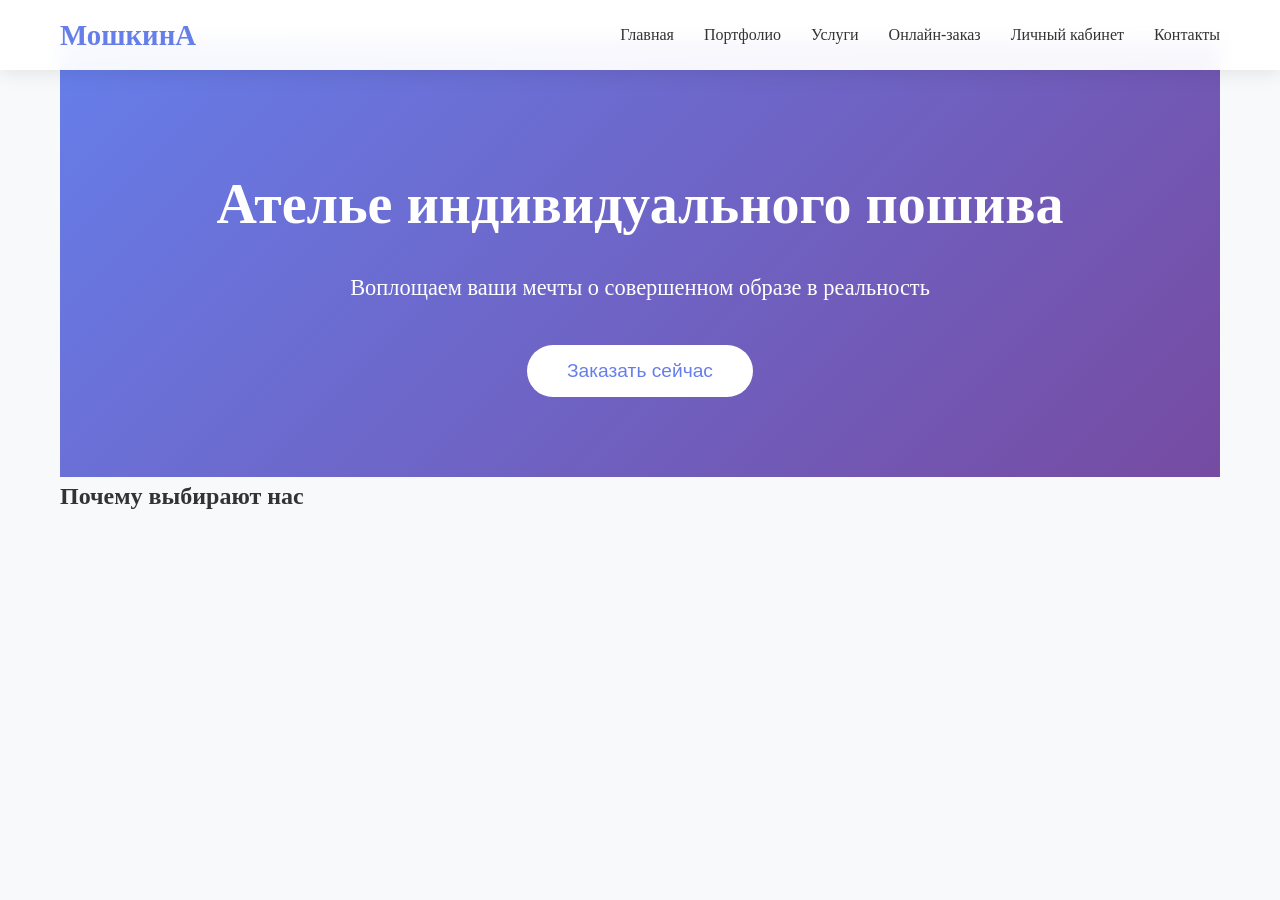
==== index.html @ 668c7b75 "первый коммит" ====
<!DOCTYPE html>
<html lang="ru">
<head>
    <meta charset="UTF-8">
    <meta name="viewport" content="width=device-width, initial-scale=1.0">
    <title>Ателье индивидуального пошива — МошкинА</title>
    <link rel="stylesheet" href="style.css">
</head>
<body>
    <nav class="navbar">
        <div class="nav-container">
            <h1 class="logo">МошкинА</h1>
            <ul class="nav-menu">
                <li><a href="#" onclick="showPage('home')">Главная</a></li>
                <li><a href="#" onclick="showPage('portfolio')">Портфолио</a></li>
                <li><a href="#" onclick="showPage('services')">Услуги</a></li>
                <li><a href="#" onclick="showPage('order')">Онлайн-заказ</a></li>
                <li><a href="#" onclick="showPage('cabinet')">Личный кабинет</a></li>
                <li><a href="#" onclick="showPage('contacts')">Контакты</a></li>
            </ul>
            <div class="hamburger">
                <span></span><span></span><span></span>
            </div>
        </div>
    </nav>

    <!-- Главная -->
    <section id="home" class="page active">
        <header class="hero">
            <h1>Ателье индивидуального пошива</h1>
            <p>Воплощаем ваши мечты о совершенном образе в реальность</p>
            <button onclick="showPage('order')">Заказать сейчас</button>
        </header>

        <section class="features-section">
            <h2>Почему выбирают нас</h2>
            <div class="features">
                <div class="feature">
                    <h3>Индивидуальный подход</h3>
                    <p>Каждое изделие создается с учетом ваших пожеланий и особенностей фигуры</p>
                </div>
                <div class="feature">
                    <h3>Премиальное качество</h3>
                    <p>Используем только качественные ткани и материалы от проверенных поставщиков</p>
                </div>
                <div class="feature">
                    <h3>Соблюдение сроков</h3>
                    <p>Гарантируем выполнение работы точно в оговоренные сроки</p>
                </div>
            </div>
        </section>
    </section>

    <!-- Портфолио -->
    <section id="portfolio" class="page">
        <h2>Портфолио</h2>
        <div class="gallery-grid">
            <div class="gallery-item">
                <img src="https://via.placeholder.com/400x500/667eea/ffffff?text=Свадебное+платье" alt="Свадебное платье">
                <div class="item-overlay">
                    <h3>Свадебное платье</h3>
                    <p>2026, шелк и кружево</p>
                </div>
            </div>
            <div class="gallery-item">
                <img src="https://via.placeholder.com/400x500/ff9a9e/fecfef?text=Вечернее+платье" alt="Вечернее платье">
                <div class="item-overlay">
                    <h3>Вечернее платье</h3>
                    <p>2025, бархат</p>
                </div>
            </div>
            <div class="gallery-item">
                <img src="https://via.placeholder.com/400x500/764ba2/ffffff?text=Костюм" alt="Костюм">
                <div class="item-overlay">
                    <h3>Бизнес-костюм</h3>
                    <p>2026, шерсть премиум</p>
                </div>
            </div>
            <!-- Добавь больше фото по необходимости -->
        </div>
    </section>

    <!-- Услуги -->
    <section id="services" class="page">
        <h2>Наши услуги</h2>
        <div class="services-grid">
            <div class="service-card">
                <h3>Пошив на заказ</h3>
                <p>Индивидуальный пошив платьев, костюмов, верхней одежды от 15 000 ₽</p>
            </div>
            <div class="service-card">
                <h3>Ремонт и перешив</h3>
                <p>Укорочение, подгонка, обновление гардероба от 1 500 ₽</p>
            </div>
            <div class="service-card">
                <h3>Консультация стилиста</h3>
                <p>Подбор тканей, фасонов, создание образа 3 000 ₽/час</p>
            </div>
        </div>
    </section>

    <!-- Онлайн-заказ -->
    <section id="order" class="page">
        <h2>Онлайн-заказ</h2>
        <form class="order-form">
            <input type="text" placeholder="Ваше имя" required>
            <input type="tel" placeholder="Телефон" required>
            <select required>
                <option value="">Выберите услугу</option>
                <option>Пошив на заказ</option>
                <option>Ремонт одежды</option>
                <option>Консультация</option>
            </select>
            <textarea placeholder="Описание заказа, размеры, пожелания" rows="5" required></textarea>
            <button type="submit">Отправить заявку</button>
        </form>
    </section>

    <!-- Личный кабинет -->
    <section id="cabinet" class="page">
        <h2>Личный кабинет</h2>
        <div class="cabinet">
            <div class="user-info">
                <h3>Ваши данные</h3>
                <p>Вероника Керган</p>
                <p>+7 (999) 123-45-67</p>
                <p>verganka@email.com</p>
            </div>
            <div class="orders-list">
                <h3>Ваши заказы</h3>
                <div class="order-item">
                    <span>Заказ #001</span>
                    <span>Свадебное платье — в работе</span>
                </div>
                <div class="order-item">
                    <span>Заказ #002</span>
                    <span>Ремонт костюма — готов</span>
                </div>
            </div>
        </div>
    </section>

    <!-- Контакты -->
    <section id="contacts" class="page">
        <h2>Контакты</h2>
        <div class="contacts-grid">
            <div class="contact-info">
                <h3>Адрес</h3>
                <p>г. Санкт-Петербург, Невский пр., 123</p>
                <h3>Телефон</h3>
                <p>+7 (812) 555-01-23</p>
                <h3>Email</h3>
                <p>info@moshkina.ru</p>
            </div>
            <div class="map-placeholder">
                <iframe src="https://www.google.com/maps/embed?pb=!1m18!1m12!1m3!1d1998.024139104!2d30.335!3d59.934!2m3!1f0!2f0!3f0!3m2!1i1024!2i768!4f13.1!3m3!1m2!1s0x4699012f!2sNevsky+Prospect!5e0!3m2!1sru!2sru!4v1600000000000" width="100%" height="300" style="border:0;" allowfullscreen="" loading="lazy"></iframe>
            </div>
        </div>
    </section>

    <script src="script.js"></script>
</body>
</html>
---- style.css ----
/* Базовые стили */
* { margin: 0; padding: 0; box-sizing: border-box; }
body { font-family: 'Georgia', serif; line-height: 1.6; color: #333; background: #f8f9fa; }

/* Навигация */
.navbar { background: rgba(255,255,255,0.95); backdrop-filter: blur(10px); position: fixed; width: 100%; top: 0; z-index: 1000; box-shadow: 0 2px 20px rgba(0,0,0,0.1); }
.nav-container { max-width: 1200px; margin: 0 auto; padding: 0 20px; display: flex; justify-content: space-between; align-items: center; height: 70px; }
.logo { font-size: 1.8em; color: #667eea; }
.nav-menu { display: flex; list-style: none; gap: 30px; }
.nav-menu a { text-decoration: none; color: #333; font-weight: 500; transition: color 0.3s; }
.nav-menu a:hover, .nav-menu a.active { color: #667eea; }
.hamburger { display: none; flex-direction: column; cursor: pointer; }
.hamburger span { width: 25px; height: 3px; background: #333; margin: 3px 0; transition: 0.3s; }

/* Страницы */
.page { display: none; min-height: 100vh; padding-top: 90px; max-width: 1200px; margin: 0 auto; padding: 40px 20px; }
.page.active { display: block; }

/* Главная */
.hero { text-align: center; padding: 120px 20px 80px; background: linear-gradient(135deg, #667eea 0%, #764ba2 100%); color: white; }
.hero h1 { font-size: 3.5em; margin-bottom: 20px; }
.hero p { font-size: 1.4em; margin-bottom: 40px; }
.hero button { background: white; color: #667eea; padding: 15px 40px; border: none; border-radius: 50px; font-size: 1.2em; cursor: pointer; transition: all 0.3s; }
.hero button:hover { transform: translateY(-3px); box-shadow: 0 10px 25px rgba(255,255,255,0.3); }

.features { display: grid; grid-template-columns: repeat(auto-fit, minmax(320px, 1fr)); gap: 30px; margin-top: 60px; }
.feature { background: white; padding: 40px; border-radius: 20px; box-shadow: 0 15px 35px rgba(0,0,0,0.08); text-align: center; transition: all 0.4s; }
.feature:hover { transform: translateY(-10px); box-shadow: 0 25px 50px rgba(0,0,0,0.15); }
.feature h3 { color: #667eea; font-size: 1.6em; margin-bottom: 15px; }

/* Портфолио */
.gallery-grid { display: grid; grid-template-columns: repeat(auto-fit, minmax(350px, 1fr)); gap: 25px; }
.gallery-item { position: relative; border-radius: 15px; overflow: hidden; box-shadow: 0 10px 30px rgba(0,0,0,0.1); transition: transform 0.4s; }
.gallery-item:hover { transform: scale(1.05); }
.gallery-item img { width: 100%; height: 400px; object-fit: cover; }
.item-overlay { position: absolute; bottom: 0; left: 0; right: 0; background: linear-gradient(transparent, rgba(0,0,0,0.9)); color: white; padding: 30px 20px 20px; transform: translateY(100%); transition: 0.4s; }
.gallery-item:hover .item-overlay { transform: translateY(0); }

/* Услуги */
.services-grid { display: grid; grid-template-columns: repeat(auto-fit, minmax(300px, 1fr)); gap: 30px; }
.service-card { background: white; padding: 40px 30px; border-radius: 15px; box-shadow: 0 10px 30px rgba(0,0,0,0.08); text-align: center; transition: all 0.3s; }
.service-card:hover { transform: translateY(-8px); }

/* Форма заказа */
.order-form { max-width: 600px; margin: 0 auto; background: white; padding: 50px; border-radius: 20px; box-shadow: 0 20px 40px rgba(0,0,0,0.1); }
.order-form input, .order-form select, .order-form textarea { width: 100%; padding: 15px; margin-bottom: 20px; border: 2px solid #e2e8f0; border-radius: 10px; font-size: 1.1em; transition: border 0.3s; }
.order-form input:focus, .order-form select:focus, .order-form textarea:focus { outline: none; border-color: #667eea; }
.order-form button { width: 100%; background: linear-gradient(135deg, #667eea 0%, #764ba2 100%); color: white; border: none; padding: 18px; font-size: 1.3em; border-radius: 12px; cursor: pointer; }

/* Кабинет */
.cabinet { display: grid; grid-template-columns: 1fr 1fr; gap: 40px; }
.user-info, .orders-list { background: white; padding: 40px; border-radius: 20px; box-shadow: 0 15px 35px rgba(0,0,0,0.08); }
.order-item { display: flex; justify-content: space-between; padding: 15px 0; border-bottom: 1px solid #e2e8f0; }
.order-item:last-child { border-bottom: none; }

/* Контакты */
.contacts-grid { display: grid; grid-template-columns: 1fr 2fr; gap: 40px; }
.contact-info h3 { color: #667eea; margin: 20px 0 10px; }

/* Адаптив */
@media (max-width: 768px) {
    .nav-menu { display: none; position: absolute; top: 70px; left: 0; width: 100%; background: white; flex-direction: column; padding: 20px; box-shadow: 0 10px 30px rgba(0,0,0,0.1); }
    .nav-menu.active { display: flex; }
    .hamburger { display: flex; }
    .cabinet, .contacts-grid { grid-template-columns: 1fr; }
    .hero h1 { font-size: 2.5em; }
}
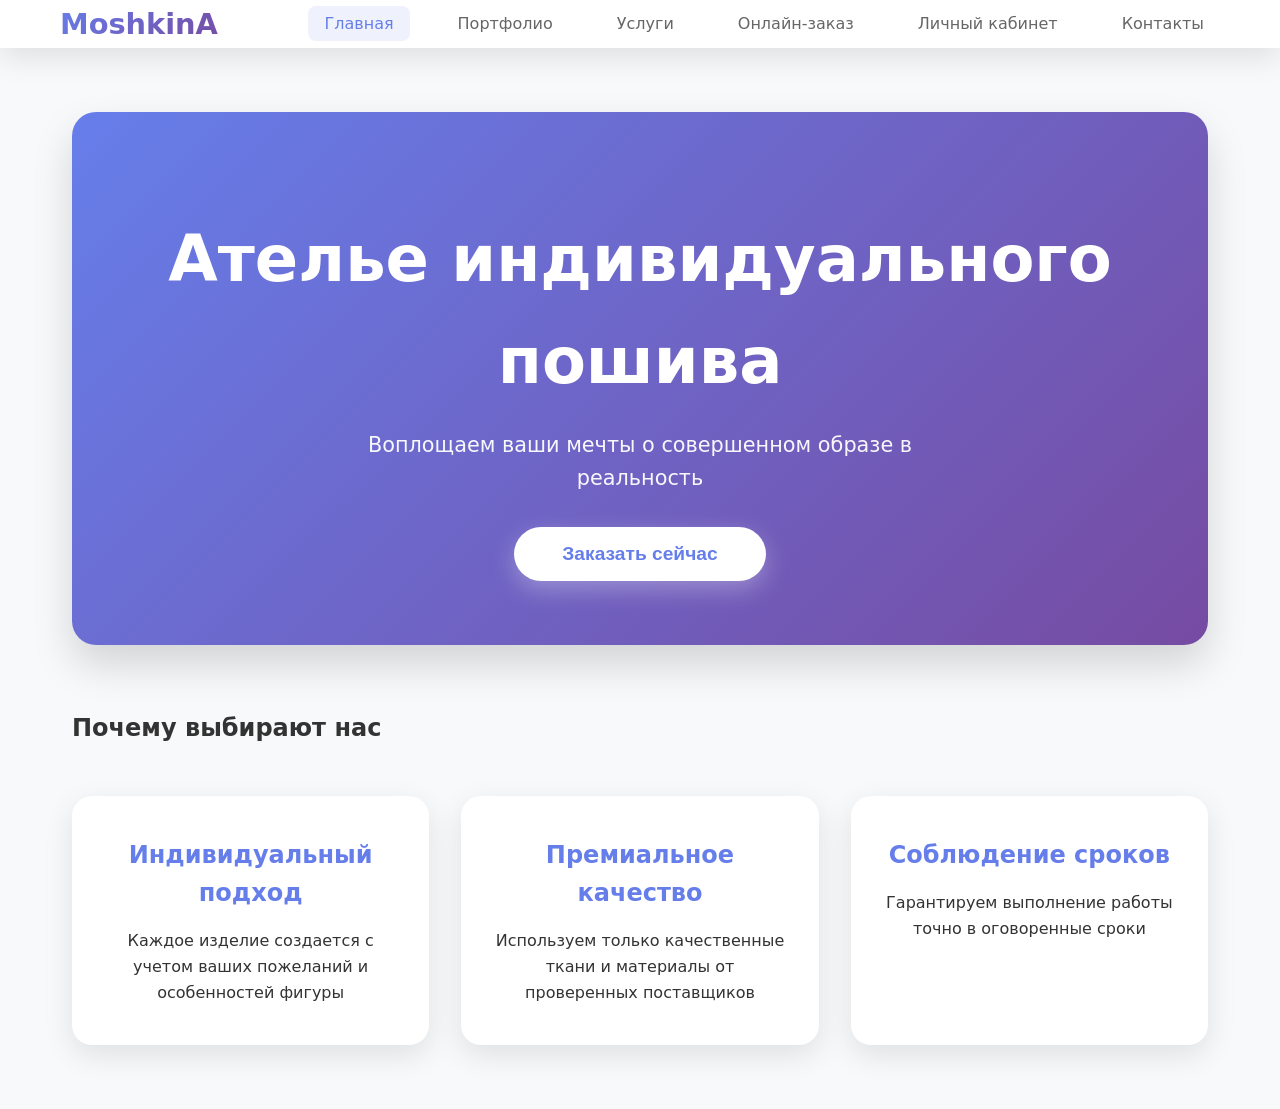
==== commit 2d4e4bcf: "что то меняю" ====
--- a/index.html
+++ b/index.html
@@ -2,161 +2,191 @@
 <html lang="ru">
 <head>
     <meta charset="UTF-8">
-    <meta name="viewport" content="width=device-width, initial-scale=1.0">
-    <title>Ателье индивидуального пошива — МошкинА</title>
+    <meta name="viewport" content="width=device-width, initial-scale=1">
+    <meta name="description" content="Enables custom tailoring clients to browse services, view portfolio, place online orders, and manage accounts for personalized garment creation.">
+    <meta name="title" content="Онлайн магазин ателье MoshkinA">
+    <meta name="twitter:card" content="summary_large_image">
+    <meta name="twitter:title" content="Онлайн магазин ателье MoshkinA">
+    <meta property="og:title" content="Онлайн магазин ателье MoshkinA">
+    <meta property="og:description" content="Enables custom tailoring clients to browse services, view portfolio, place online orders, and manage accounts for personalized garment creation.">
+    <meta property="og:type" content="website">
+    <meta property="og:url" content="https://spruce-volume-78087987.figma.site/">
+    <title>Онлайн магазин ателье MoshkinA</title>
     <link rel="stylesheet" href="style.css">
 </head>
 <body>
-    <nav class="navbar">
-        <div class="nav-container">
-            <h1 class="logo">МошкинА</h1>
-            <ul class="nav-menu">
-                <li><a href="#" onclick="showPage('home')">Главная</a></li>
-                <li><a href="#" onclick="showPage('portfolio')">Портфолио</a></li>
-                <li><a href="#" onclick="showPage('services')">Услуги</a></li>
-                <li><a href="#" onclick="showPage('order')">Онлайн-заказ</a></li>
-                <li><a href="#" onclick="showPage('cabinet')">Личный кабинет</a></li>
-                <li><a href="#" onclick="showPage('contacts')">Контакты</a></li>
-            </ul>
-            <div class="hamburger">
-                <span></span><span></span><span></span>
-            </div>
-        </div>
-    </nav>
+    <div id="container" class="css-uwf2km css-exq74d">
+        
 
-    <!-- Главная -->
-    <section id="home" class="page active">
-        <header class="hero">
-            <h1>Ателье индивидуального пошива</h1>
-            <p>Воплощаем ваши мечты о совершенном образе в реальность</p>
-            <button onclick="showPage('order')">Заказать сейчас</button>
-        </header>
-
-        <section class="features-section">
-            <h2>Почему выбирают нас</h2>
-            <div class="features">
-                <div class="feature">
-                    <h3>Индивидуальный подход</h3>
-                    <p>Каждое изделие создается с учетом ваших пожеланий и особенностей фигуры</p>
-                </div>
-                <div class="feature">
-                    <h3>Премиальное качество</h3>
-                    <p>Используем только качественные ткани и материалы от проверенных поставщиков</p>
-                </div>
-                <div class="feature">
-                    <h3>Соблюдение сроков</h3>
-                    <p>Гарантируем выполнение работы точно в оговоренные сроки</p>
+        <nav class="navbar">
+            <div class="nav-container">
+                <h1 class="logo">MoshkinA</h1>
+                <ul class="nav-menu">
+                    <li><a href="#home" class="nav-link active">Главная</a></li>
+                    <li><a href="#portfolio" class="nav-link">Портфолио</a></li>
+                    <li><a href="#services" class="nav-link">Услуги</a></li>
+                    <li><a href="#order" class="nav-link">Онлайн-заказ</a></li>
+                    <li><a href="#cabinet" class="nav-link">Личный кабинет</a></li>
+                    <li><a href="#contacts" class="nav-link">Контакты</a></li>
+                </ul>
+                <div class="hamburger">
+                    <span></span><span></span><span></span>
                 </div>
             </div>
-        </section>
-    </section>
+        </nav>
 
-    <!-- Портфолио -->
-    <section id="portfolio" class="page">
-        <h2>Портфолио</h2>
-        <div class="gallery-grid">
-            <div class="gallery-item">
-                <img src="https://via.placeholder.com/400x500/667eea/ffffff?text=Свадебное+платье" alt="Свадебное платье">
-                <div class="item-overlay">
-                    <h3>Свадебное платье</h3>
-                    <p>2026, шелк и кружево</p>
+        <div class="pages-container css-j9f0op">
+
+            <!-- Главная -->
+            <section id="home" class="page active">
+                <div class="hero">
+                    <h1>Ателье индивидуального пошива</h1>
+                    <p>Воплощаем ваши мечты о совершенном образе в реальность</p>
+                    <button class="cta-btn" onclick="navigateTo('order')">Заказать сейчас</button>
                 </div>
-            </div>
-            <div class="gallery-item">
-                <img src="https://via.placeholder.com/400x500/ff9a9e/fecfef?text=Вечернее+платье" alt="Вечернее платье">
-                <div class="item-overlay">
-                    <h3>Вечернее платье</h3>
-                    <p>2025, бархат</p>
+                
+                <section class="features-section">
+                    <h2>Почему выбирают нас</h2>
+                    <div class="features-grid">
+                        <div class="feature-card">
+                            <h3>Индивидуальный подход</h3>
+                            <p>Каждое изделие создается с учетом ваших пожеланий и особенностей фигуры</p>
+                        </div>
+                        <div class="feature-card">
+                            <h3>Премиальное качество</h3>
+                            <p>Используем только качественные ткани и материалы от проверенных поставщиков</p>
+                        </div>
+                        <div class="feature-card">
+                            <h3>Соблюдение сроков</h3>
+                            <p>Гарантируем выполнение работы точно в оговоренные сроки</p>
+                        </div>
+                    </div>
+                </section>
+            </section>
+
+            <!-- Портфолио -->
+            <section id="portfolio" class="page">
+                <h2>Портфолио</h2>
+                <p class="section-subtitle">Посмотрите примеры наших лучших работ</p>
+                <div class="portfolio-grid">
+                    <div class="portfolio-item">
+                        <div class="item-image" style="background-image: url('https://via.placeholder.com/400x500/667eea/ffffff?text=Свадебное+платье')"></div>
+                        <div class="item-info">
+                            <h3>Свадебное платье</h3>
+                            <p>Шелк, кружево, 2026</p>
+                        </div>
+                    </div>
+                    <div class="portfolio-item">
+                        <div class="item-image" style="background-image: url('https://via.placeholder.com/400x500/ff9a9e/fecfef?text=Вечернее+платье')"></div>
+                        <div class="item-info">
+                            <h3>Вечернее платье</h3>
+                            <p>Бархат, 2025</p>
+                        </div>
+                    </div>
+                    <div class="portfolio-item">
+                        <div class="item-image" style="background-image: url('https://via.placeholder.com/400x500/764ba2/ffffff?text=Костюм')"></div>
+                        <div class="item-info">
+                            <h3>Бизнес-костюм</h3>
+                            <p>Шерсть премиум, 2026</p>
+                        </div>
+                    </div>
                 </div>
-            </div>
-            <div class="gallery-item">
-                <img src="https://via.placeholder.com/400x500/764ba2/ffffff?text=Костюм" alt="Костюм">
-                <div class="item-overlay">
-                    <h3>Бизнес-костюм</h3>
-                    <p>2026, шерсть премиум</p>
+            </section>
+
+            <!-- Услуги -->
+            <section id="services" class="page">
+                <h2>Наши услуги</h2>
+                <div class="services-grid">
+                    <div class="service-card">
+                        <h3>Пошив на заказ</h3>
+                        <p>Индивидуальный пошив платьев, костюмов, верхней одежды<br><strong>от 15 000 ₽</strong></p>
+                    </div>
+                    <div class="service-card">
+                        <h3>Ремонт и перешив</h3>
+                        <p>Укорочение, подгонка, обновление гардероба<br><strong>от 1 500 ₽</strong></p>
+                    </div>
+                    <div class="service-card">
+                        <h3>Консультация стилиста</h3>
+                        <p>Подбор тканей, фасонов, создание образа<br><strong>3 000 ₽/час</strong></p>
+                    </div>
                 </div>
-            </div>
-            <!-- Добавь больше фото по необходимости -->
+            </section>
+
+            <!-- Онлайн-заказ -->
+            <section id="order" class="page">
+                <h2>Онлайн-заказ</h2>
+                <form class="order-form">
+                    <input type="text" placeholder="Ваше имя *" required>
+                    <input type="tel" placeholder="Телефон *" required>
+                    <select required>
+                        <option value="">Выберите услугу</option>
+                        <option>Пошив на заказ</option>
+                        <option>Ремонт одежды</option>
+                        <option>Консультация стилиста</option>
+                    </select>
+                    <textarea placeholder="Описание заказа, размеры, пожелания *" rows="6" required></textarea>
+                    <button type="submit" class="submit-btn">Отправить заявку</button>
+                </form>
+            </section>
+
+            <!-- Личный кабинет -->
+            <section id="cabinet" class="page">
+                <h2>Личный кабинет</h2>
+                <div class="cabinet-grid">
+                    <div class="user-profile">
+                        <h3>Ваши данные</h3>
+                        <div class="profile-info">
+                            <p><strong>Вероника Керган</strong></p>
+                            <p>+7 (999) 123-45-67</p>
+                            <p>verganka@email.com</p>
+                        </div>
+                        <button class="profile-btn">Редактировать</button>
+                    </div>
+                    <div class="orders-section">
+                        <h3>Ваши заказы</h3>
+                        <div class="orders-list">
+                            <div class="order-item">
+                                <span class="order-id">#001</span>
+                                <span class="order-status in-progress">В работе</span>
+                                <span class="order-date">Свадебное платье</span>
+                            </div>
+                            <div class="order-item">
+                                <span class="order-id">#002</span>
+                                <span class="order-status completed">Готов</span>
+                                <span class="order-date">Ремонт костюма</span>
+                            </div>
+                        </div>
+                    </div>
+                </div>
+            </section>
+
+            <!-- Контакты -->
+            <section id="contacts" class="page">
+                <h2>Контакты</h2>
+                <div class="contacts-grid">
+                    <div class="contact-info">
+                        <div class="contact-item">
+                            <h3>Адрес</h3>
+                            <p>г. Санкт-Петербург<br>Невский пр., 123</p>
+                        </div>
+                        <div class="contact-item">
+                            <h3>Телефон</h3>
+                            <p>+7 (812) 555-01-23</p>
+                        </div>
+                        <div class="contact-item">
+                            <h3>Email</h3>
+                            <p>info@moshkina.ru</p>
+                        </div>
+                    </div>
+                    <div class="map-container">
+                        <iframe src="https://www.google.com/maps/embed?pb=!1m18!1m12!1m3!1d1998.024139104!2d30.335!3d59.934!2m3!1f0!2f0!3f0!3m2!1i1024!2i768!4f13.1!3m3!1m2!1s0x4699012f!2sNevsky+Prospect!5e0!3m2!1sru!2sru!4v1600000000000" 
+                                width="100%" height="350" style="border:0; border-radius: 15px;" allowfullscreen="" loading="lazy"></iframe>
+                    </div>
+                </div>
+            </section>
+
         </div>
-    </section>
-
-    <!-- Услуги -->
-    <section id="services" class="page">
-        <h2>Наши услуги</h2>
-        <div class="services-grid">
-            <div class="service-card">
-                <h3>Пошив на заказ</h3>
-                <p>Индивидуальный пошив платьев, костюмов, верхней одежды от 15 000 ₽</p>
-            </div>
-            <div class="service-card">
-                <h3>Ремонт и перешив</h3>
-                <p>Укорочение, подгонка, обновление гардероба от 1 500 ₽</p>
-            </div>
-            <div class="service-card">
-                <h3>Консультация стилиста</h3>
-                <p>Подбор тканей, фасонов, создание образа 3 000 ₽/час</p>
-            </div>
-        </div>
-    </section>
-
-    <!-- Онлайн-заказ -->
-    <section id="order" class="page">
-        <h2>Онлайн-заказ</h2>
-        <form class="order-form">
-            <input type="text" placeholder="Ваше имя" required>
-            <input type="tel" placeholder="Телефон" required>
-            <select required>
-                <option value="">Выберите услугу</option>
-                <option>Пошив на заказ</option>
-                <option>Ремонт одежды</option>
-                <option>Консультация</option>
-            </select>
-            <textarea placeholder="Описание заказа, размеры, пожелания" rows="5" required></textarea>
-            <button type="submit">Отправить заявку</button>
-        </form>
-    </section>
-
-    <!-- Личный кабинет -->
-    <section id="cabinet" class="page">
-        <h2>Личный кабинет</h2>
-        <div class="cabinet">
-            <div class="user-info">
-                <h3>Ваши данные</h3>
-                <p>Вероника Керган</p>
-                <p>+7 (999) 123-45-67</p>
-                <p>verganka@email.com</p>
-            </div>
-            <div class="orders-list">
-                <h3>Ваши заказы</h3>
-                <div class="order-item">
-                    <span>Заказ #001</span>
-                    <span>Свадебное платье — в работе</span>
-                </div>
-                <div class="order-item">
-                    <span>Заказ #002</span>
-                    <span>Ремонт костюма — готов</span>
-                </div>
-            </div>
-        </div>
-    </section>
-
-    <!-- Контакты -->
-    <section id="contacts" class="page">
-        <h2>Контакты</h2>
-        <div class="contacts-grid">
-            <div class="contact-info">
-                <h3>Адрес</h3>
-                <p>г. Санкт-Петербург, Невский пр., 123</p>
-                <h3>Телефон</h3>
-                <p>+7 (812) 555-01-23</p>
-                <h3>Email</h3>
-                <p>info@moshkina.ru</p>
-            </div>
-            <div class="map-placeholder">
-                <iframe src="https://www.google.com/maps/embed?pb=!1m18!1m12!1m3!1d1998.024139104!2d30.335!3d59.934!2m3!1f0!2f0!3f0!3m2!1i1024!2i768!4f13.1!3m3!1m2!1s0x4699012f!2sNevsky+Prospect!5e0!3m2!1sru!2sru!4v1600000000000" width="100%" height="300" style="border:0;" allowfullscreen="" loading="lazy"></iframe>
-            </div>
-        </div>
-    </section>
+    </div>
 
     <script src="script.js"></script>
 </body>
--- a/style.css
+++ b/style.css
@@ -1,67 +1,193 @@
+.css-uwf2km { position: relative; flex: 1 0 0; display: block; }
+.css-exq74d { min-width: 1px; min-height: 1px; width: 100%; height: 100dvh; }
+.css-j9f0op { width: 100%; height: 100%; }
+
+:root { 
+    --banner-height: 48px; 
+    --primary-gradient: linear-gradient(135deg, #667eea 0%, #764ba2 100%);
+    --secondary-gradient: linear-gradient(135deg, #ff9a9e 0%, #fecfef 100%);
+    --shadow-light: 0 10px 30px rgba(0,0,0,0.1);
+    --shadow-hover: 0 20px 40px rgba(0,0,0,0.15);
+}
+
 /* Базовые стили */
 * { margin: 0; padding: 0; box-sizing: border-box; }
-body { font-family: 'Georgia', serif; line-height: 1.6; color: #333; background: #f8f9fa; }
+body { 
+    font-family: system-ui, -apple-system, sans-serif; 
+    line-height: 1.6; 
+    color: #333; 
+    background: #f8f9fa;
+    overflow-x: hidden;
+}
 
 /* Навигация */
-.navbar { background: rgba(255,255,255,0.95); backdrop-filter: blur(10px); position: fixed; width: 100%; top: 0; z-index: 1000; box-shadow: 0 2px 20px rgba(0,0,0,0.1); }
-.nav-container { max-width: 1200px; margin: 0 auto; padding: 0 20px; display: flex; justify-content: space-between; align-items: center; height: 70px; }
-.logo { font-size: 1.8em; color: #667eea; }
-.nav-menu { display: flex; list-style: none; gap: 30px; }
-.nav-menu a { text-decoration: none; color: #333; font-weight: 500; transition: color 0.3s; }
-.nav-menu a:hover, .nav-menu a.active { color: #667eea; }
-.hamburger { display: none; flex-direction: column; cursor: pointer; }
-.hamburger span { width: 25px; height: 3px; background: #333; margin: 3px 0; transition: 0.3s; }
+.navbar { 
+    position: fixed; 
+    top: 0; 
+    width: 100%; 
+    background: rgba(255,255,255,0.98); 
+    backdrop-filter: blur(20px); 
+    z-index: 1000; 
+    box-shadow: var(--shadow-light);
+}
+.nav-container { 
+    max-width: 1200px; 
+    margin: 0 auto; 
+    padding: 0 20px; 
+    display: flex; 
+    justify-content: space-between; 
+    align-items: center; 
+    height: var(--banner-height); 
+}
+.logo { font-size: 1.8em; font-weight: 700; background: var(--primary-gradient); -webkit-background-clip: text; -webkit-text-fill-color: transparent; background-clip: text; }
+.nav-menu { display: flex; list-style: none; gap: 2rem; }
+.nav-link { 
+    text-decoration: none; 
+    color: #666; 
+    font-weight: 500; 
+    padding: 0.5rem 1rem; 
+    border-radius: 8px; 
+    transition: all 0.3s; 
+}
+.nav-link:hover, .nav-link.active { color: #667eea; background: rgba(102,126,234,0.1); }
+.hamburger { display: none; flex-direction: column; gap: 4px; cursor: pointer; }
+.hamburger span { width: 24px; height: 3px; background: #333; border-radius: 2px; transition: 0.3s; }
 
 /* Страницы */
-.page { display: none; min-height: 100vh; padding-top: 90px; max-width: 1200px; margin: 0 auto; padding: 40px 20px; }
-.page.active { display: block; }
+.pages-container { margin-top: var(--banner-height); min-height: calc(100vh - var(--banner-height)); }
+.page { display: none; padding: 4rem 2rem; max-width: 1200px; margin: 0 auto; }
+.page.active { display: block; animation: fadeIn 0.5s ease; }
 
 /* Главная */
-.hero { text-align: center; padding: 120px 20px 80px; background: linear-gradient(135deg, #667eea 0%, #764ba2 100%); color: white; }
-.hero h1 { font-size: 3.5em; margin-bottom: 20px; }
-.hero p { font-size: 1.4em; margin-bottom: 40px; }
-.hero button { background: white; color: #667eea; padding: 15px 40px; border: none; border-radius: 50px; font-size: 1.2em; cursor: pointer; transition: all 0.3s; }
-.hero button:hover { transform: translateY(-3px); box-shadow: 0 10px 25px rgba(255,255,255,0.3); }
+.hero { 
+    text-align: center; 
+    padding: 6rem 2rem 4rem; 
+    background: var(--primary-gradient); 
+    color: white; 
+    border-radius: 24px; 
+    margin-bottom: 4rem; 
+    box-shadow: var(--shadow-hover);
+}
+.hero h1 { font-size: clamp(2.5rem, 5vw, 4rem); margin-bottom: 1rem; }
+.hero p { font-size: 1.3rem; max-width: 600px; margin: 0 auto 2rem; opacity: 0.95; }
+.cta-btn { 
+    background: white; 
+    color: #667eea; 
+    border: none; 
+    padding: 1rem 3rem; 
+    font-size: 1.2rem; 
+    font-weight: 600; 
+    border-radius: 50px; 
+    cursor: pointer; 
+    transition: all 0.3s; 
+    box-shadow: 0 8px 25px rgba(255,255,255,0.3);
+}
+.cta-btn:hover { transform: translateY(-4px); box-shadow: 0 15px 35px rgba(255,255,255,0.4); }
 
-.features { display: grid; grid-template-columns: repeat(auto-fit, minmax(320px, 1fr)); gap: 30px; margin-top: 60px; }
-.feature { background: white; padding: 40px; border-radius: 20px; box-shadow: 0 15px 35px rgba(0,0,0,0.08); text-align: center; transition: all 0.4s; }
-.feature:hover { transform: translateY(-10px); box-shadow: 0 25px 50px rgba(0,0,0,0.15); }
-.feature h3 { color: #667eea; font-size: 1.6em; margin-bottom: 15px; }
+/* Features */
+.features-grid, .services-grid, .portfolio-grid { 
+    display: grid; 
+    grid-template-columns: repeat(auto-fit, minmax(320px, 1fr)); 
+    gap: 2rem; 
+    margin-top: 3rem; 
+}
+.feature-card, .service-card { 
+    background: white; 
+    padding: 2.5rem 2rem; 
+    border-radius: 20px; 
+    box-shadow: var(--shadow-light); 
+    text-align: center; 
+    transition: all 0.4s; 
+}
+.feature-card:hover, .service-card:hover { 
+    transform: translateY(-12px); 
+    box-shadow: var(--shadow-hover); 
+}
+.feature-card h3, .service-card h3 { 
+    color: #667eea; 
+    font-size: 1.5rem; 
+    margin-bottom: 1rem; 
+}
 
 /* Портфолио */
-.gallery-grid { display: grid; grid-template-columns: repeat(auto-fit, minmax(350px, 1fr)); gap: 25px; }
-.gallery-item { position: relative; border-radius: 15px; overflow: hidden; box-shadow: 0 10px 30px rgba(0,0,0,0.1); transition: transform 0.4s; }
-.gallery-item:hover { transform: scale(1.05); }
-.gallery-item img { width: 100%; height: 400px; object-fit: cover; }
-.item-overlay { position: absolute; bottom: 0; left: 0; right: 0; background: linear-gradient(transparent, rgba(0,0,0,0.9)); color: white; padding: 30px 20px 20px; transform: translateY(100%); transition: 0.4s; }
-.gallery-item:hover .item-overlay { transform: translateY(0); }
+.portfolio-item { 
+    background: white; 
+    border-radius: 20px; 
+    overflow: hidden; 
+    box-shadow: var(--shadow-light); 
+    transition: all 0.4s; 
+}
+.portfolio-item:hover { transform: translateY(-8px); box-shadow: var(--shadow-hover); }
+.item-image { 
+    height: 300px; 
+    background-size: cover; 
+    background-position: center; 
+}
+.item-info { padding: 1.5rem; }
 
-/* Услуги */
-.services-grid { display: grid; grid-template-columns: repeat(auto-fit, minmax(300px, 1fr)); gap: 30px; }
-.service-card { background: white; padding: 40px 30px; border-radius: 15px; box-shadow: 0 10px 30px rgba(0,0,0,0.08); text-align: center; transition: all 0.3s; }
-.service-card:hover { transform: translateY(-8px); }
+/* Форма */
+.order-form { 
+    max-width: 600px; 
+    margin: 0 auto; 
+    background: white; 
+    padding: 3rem; 
+    border-radius: 24px; 
+    box-shadow: var(--shadow-hover); 
+}
+.order-form input, .order-form select, .order-form textarea { 
+    width: 100%; 
+    padding: 1rem 1.25rem; 
+    margin-bottom: 1.5rem; 
+    border: 2px solid #e2e8f0; 
+    border-radius: 12px; 
+    font-size: 1rem; 
+    transition: all 0.3s; 
+}
+.order-form input:focus, .order-form select:focus, .order-form textarea:focus { 
+    outline: none; 
+    border-color: #667eea; 
+    box-shadow: 0 0 0 4px rgba(102,126,234,0.1); 
+}
+.submit-btn { 
+    width: 100%; 
+    background: var(--primary-gradient); 
+    color: white; 
+    border: none; 
+    padding: 1.25rem; 
+    font-size: 1.25rem; 
+    font-weight: 600; 
+    border-radius: 12px; 
+    cursor: pointer; 
+    transition: all 0.3s; 
+}
 
-/* Форма заказа */
-.order-form { max-width: 600px; margin: 0 auto; background: white; padding: 50px; border-radius: 20px; box-shadow: 0 20px 40px rgba(0,0,0,0.1); }
-.order-form input, .order-form select, .order-form textarea { width: 100%; padding: 15px; margin-bottom: 20px; border: 2px solid #e2e8f0; border-radius: 10px; font-size: 1.1em; transition: border 0.3s; }
-.order-form input:focus, .order-form select:focus, .order-form textarea:focus { outline: none; border-color: #667eea; }
-.order-form button { width: 100%; background: linear-gradient(135deg, #667eea 0%, #764ba2 100%); color: white; border: none; padding: 18px; font-size: 1.3em; border-radius: 12px; cursor: pointer; }
-
-/* Кабинет */
-.cabinet { display: grid; grid-template-columns: 1fr 1fr; gap: 40px; }
-.user-info, .orders-list { background: white; padding: 40px; border-radius: 20px; box-shadow: 0 15px 35px rgba(0,0,0,0.08); }
-.order-item { display: flex; justify-content: space-between; padding: 15px 0; border-bottom: 1px solid #e2e8f0; }
-.order-item:last-child { border-bottom: none; }
-
-/* Контакты */
-.contacts-grid { display: grid; grid-template-columns: 1fr 2fr; gap: 40px; }
-.contact-info h3 { color: #667eea; margin: 20px 0 10px; }
+/* Кабинет и контакты */
+.cabinet-grid, .contacts-grid { 
+    display: grid; 
+    grid-template-columns: 1fr 1fr; 
+    gap: 3rem; 
+    margin-top: 2rem; 
+}
+@media (max-width: 768px) { .cabinet-grid, .contacts-grid { grid-template-columns: 1fr; } }
 
 /* Адаптив */
 @media (max-width: 768px) {
-    .nav-menu { display: none; position: absolute; top: 70px; left: 0; width: 100%; background: white; flex-direction: column; padding: 20px; box-shadow: 0 10px 30px rgba(0,0,0,0.1); }
-    .nav-menu.active { display: flex; }
+    .nav-menu { 
+        position: fixed; 
+        top: var(--banner-height); 
+        left: 0; 
+        width: 100%; 
+        height: calc(100vh - var(--banner-height)); 
+        background: white; 
+        flex-direction: column; 
+        padding: 2rem; 
+        transform: translateX(100%); 
+        transition: transform 0.3s; 
+    }
+    .nav-menu.active { transform: translateX(0); }
     .hamburger { display: flex; }
-    .cabinet, .contacts-grid { grid-template-columns: 1fr; }
-    .hero h1 { font-size: 2.5em; }
-}+    .page { padding: 2rem 1rem; }
+}
+
+/* Анимации */
+@keyframes fadeIn { from { opacity: 0; transform: translateY(20px); } to { opacity: 1; transform: translateY(0); } }
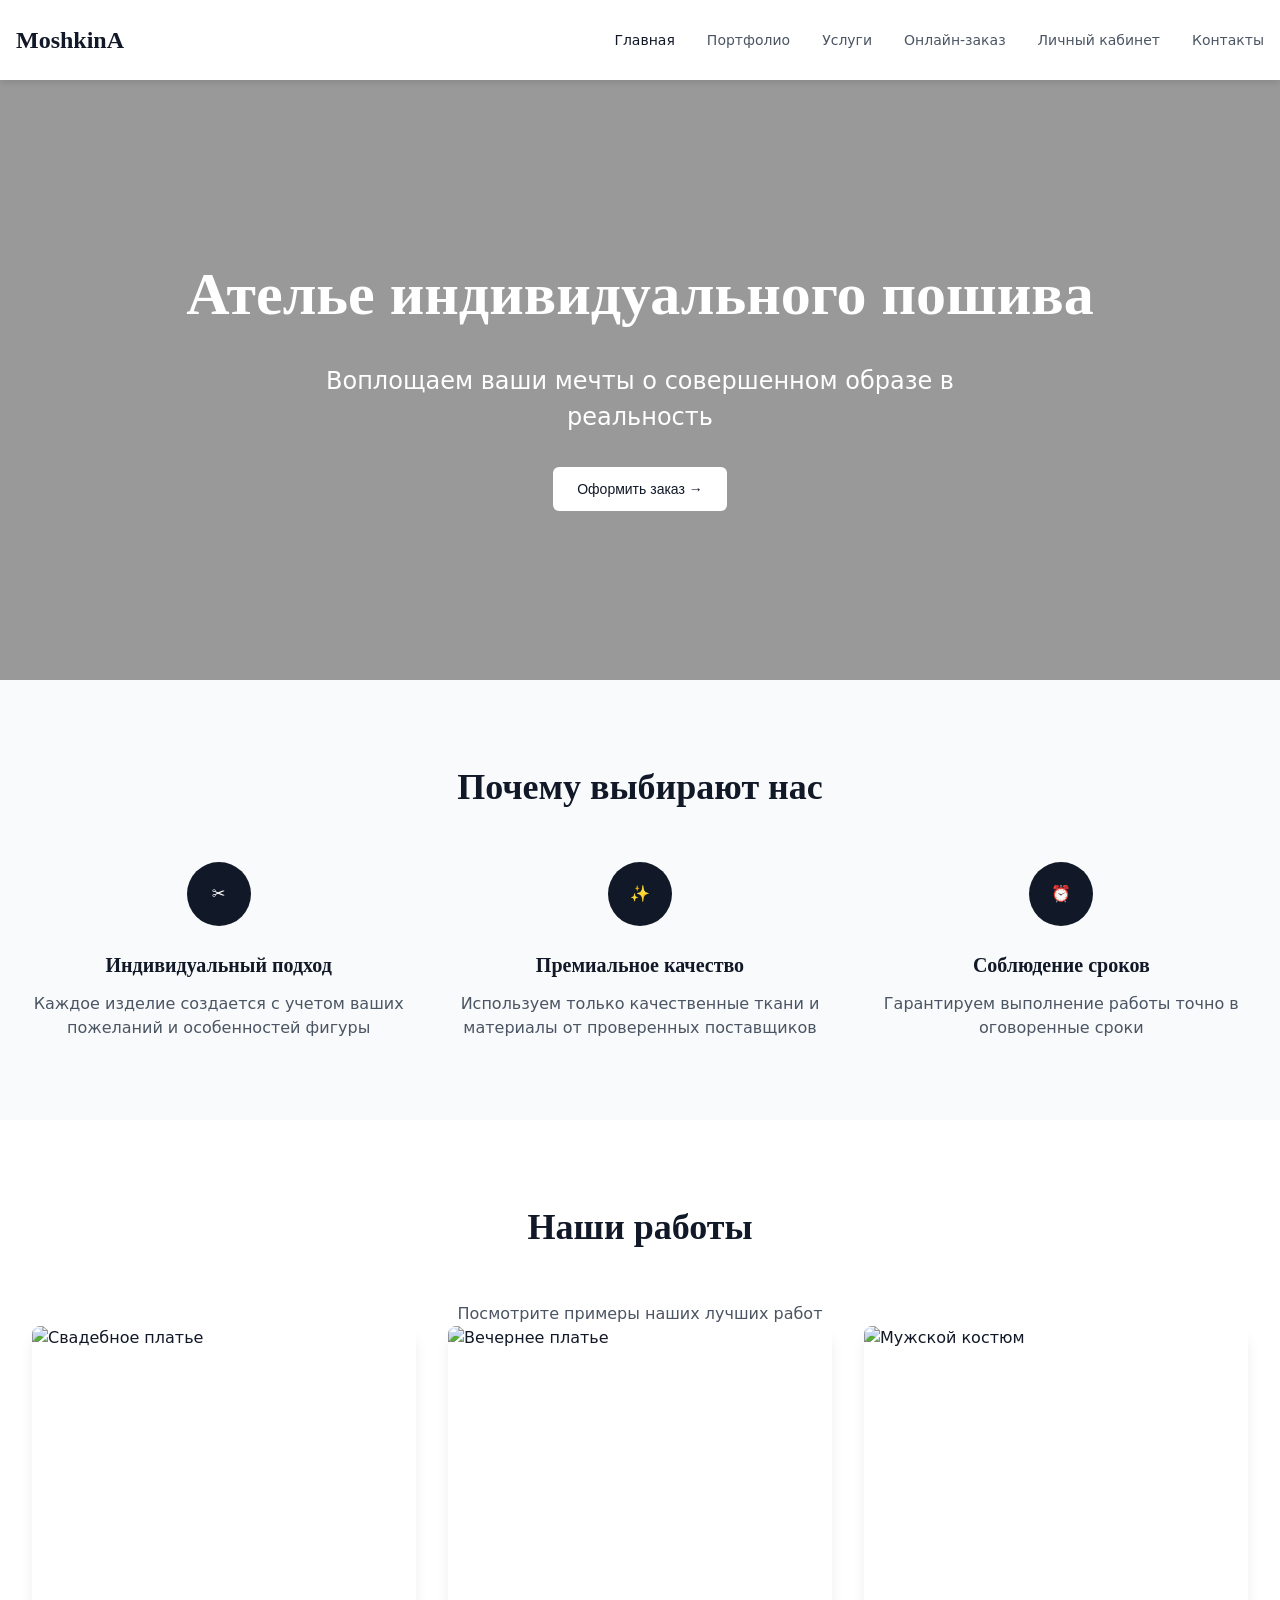
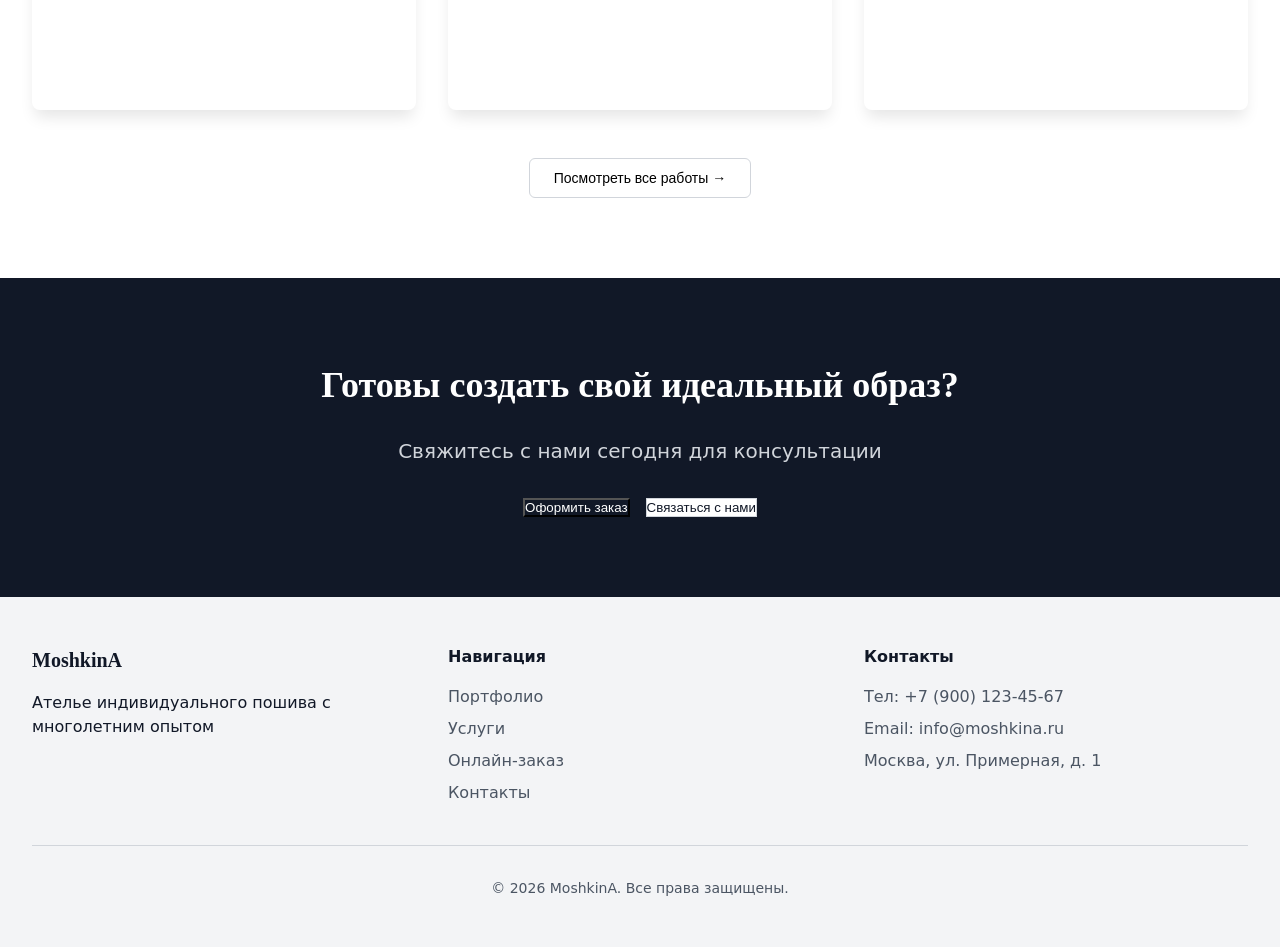
==== commit b26ca092: "вапро" ====
--- a/index.html
+++ b/index.html
@@ -2,189 +2,67 @@
 <html lang="ru">
 <head>
     <meta charset="UTF-8">
-    <meta name="viewport" content="width=device-width, initial-scale=1">
-    <meta name="description" content="Enables custom tailoring clients to browse services, view portfolio, place online orders, and manage accounts for personalized garment creation.">
-    <meta name="title" content="Онлайн магазин ателье MoshkinA">
-    <meta name="twitter:card" content="summary_large_image">
-    <meta name="twitter:title" content="Онлайн магазин ателье MoshkinA">
-    <meta property="og:title" content="Онлайн магазин ателье MoshkinA">
-    <meta property="og:description" content="Enables custom tailoring clients to browse services, view portfolio, place online orders, and manage accounts for personalized garment creation.">
-    <meta property="og:type" content="website">
-    <meta property="og:url" content="https://spruce-volume-78087987.figma.site/">
-    <title>Онлайн магазин ателье MoshkinA</title>
+    <meta name="viewport" content="width=device-width, initial-scale=1.0">
+    <title>MoshkinA | Ателье индивидуального пошива</title>
     <link rel="stylesheet" href="style.css">
 </head>
 <body>
-    <div id="container" class="css-uwf2km css-exq74d">
-        
+    <!-- Navigation -->
+    <nav class="navbar">
+        <div class="container nav-container">
+            <a href="#" class="logo" data-page="home">MoshkinA</a>
+            <div class="nav-links" id="navLinks">
+                <a href="#" data-page="home">Главная</a>
+                <a href="#" data-page="portfolio">Портфолио</a>
+                <a href="#" data-page="services">Услуги</a>
+                <a href="#" data-page="order">Онлайн-заказ</a>
+                <a href="#" data-page="account">Личный кабинет</a>
+                <a href="#" data-page="contacts">Контакты</a>
+            </div>
+            <button class="menu-btn" id="menuBtn">☰</button>
+        </div>
+    </nav>
 
-        <nav class="navbar">
-            <div class="nav-container">
-                <h1 class="logo">MoshkinA</h1>
-                <ul class="nav-menu">
-                    <li><a href="#home" class="nav-link active">Главная</a></li>
-                    <li><a href="#portfolio" class="nav-link">Портфолио</a></li>
-                    <li><a href="#services" class="nav-link">Услуги</a></li>
-                    <li><a href="#order" class="nav-link">Онлайн-заказ</a></li>
-                    <li><a href="#cabinet" class="nav-link">Личный кабинет</a></li>
-                    <li><a href="#contacts" class="nav-link">Контакты</a></li>
-                </ul>
-                <div class="hamburger">
-                    <span></span><span></span><span></span>
+    <main id="app"></main>
+
+    <footer class="footer" id="footer">
+        <div class="container">
+            <div class="footer-grid">
+                <div>
+                    <h3>MoshkinA</h3>
+                    <p>Ателье индивидуального пошива с многолетним опытом</p>
+                </div>
+                <div>
+                    <h4>Навигация</h4>
+                    <ul>
+                        <li><a href="#" data-page="portfolio">Портфолио</a></li>
+                        <li><a href="#" data-page="services">Услуги</a></li>
+                        <li><a href="#" data-page="order">Онлайн-заказ</a></li>
+                        <li><a href="#" data-page="contacts">Контакты</a></li>
+                    </ul>
+                </div>
+                <div>
+                    <h4>Контакты</h4>
+                    <ul>
+                        <li>Тел: +7 (900) 123-45-67</li>
+                        <li>Email: info@moshkina.ru</li>
+                        <li>Москва, ул. Примерная, д. 1</li>
+                    </ul>
                 </div>
             </div>
-        </nav>
+            <div class="footer-bottom">
+                <p>© 2026 MoshkinA. Все права защищены.</p>
+            </div>
+        </div>
+    </footer>
 
-        <div class="pages-container css-j9f0op">
-
-            <!-- Главная -->
-            <section id="home" class="page active">
-                <div class="hero">
-                    <h1>Ателье индивидуального пошива</h1>
-                    <p>Воплощаем ваши мечты о совершенном образе в реальность</p>
-                    <button class="cta-btn" onclick="navigateTo('order')">Заказать сейчас</button>
-                </div>
-                
-                <section class="features-section">
-                    <h2>Почему выбирают нас</h2>
-                    <div class="features-grid">
-                        <div class="feature-card">
-                            <h3>Индивидуальный подход</h3>
-                            <p>Каждое изделие создается с учетом ваших пожеланий и особенностей фигуры</p>
-                        </div>
-                        <div class="feature-card">
-                            <h3>Премиальное качество</h3>
-                            <p>Используем только качественные ткани и материалы от проверенных поставщиков</p>
-                        </div>
-                        <div class="feature-card">
-                            <h3>Соблюдение сроков</h3>
-                            <p>Гарантируем выполнение работы точно в оговоренные сроки</p>
-                        </div>
-                    </div>
-                </section>
-            </section>
-
-            <!-- Портфолио -->
-            <section id="portfolio" class="page">
-                <h2>Портфолио</h2>
-                <p class="section-subtitle">Посмотрите примеры наших лучших работ</p>
-                <div class="portfolio-grid">
-                    <div class="portfolio-item">
-                        <div class="item-image" style="background-image: url('https://via.placeholder.com/400x500/667eea/ffffff?text=Свадебное+платье')"></div>
-                        <div class="item-info">
-                            <h3>Свадебное платье</h3>
-                            <p>Шелк, кружево, 2026</p>
-                        </div>
-                    </div>
-                    <div class="portfolio-item">
-                        <div class="item-image" style="background-image: url('https://via.placeholder.com/400x500/ff9a9e/fecfef?text=Вечернее+платье')"></div>
-                        <div class="item-info">
-                            <h3>Вечернее платье</h3>
-                            <p>Бархат, 2025</p>
-                        </div>
-                    </div>
-                    <div class="portfolio-item">
-                        <div class="item-image" style="background-image: url('https://via.placeholder.com/400x500/764ba2/ffffff?text=Костюм')"></div>
-                        <div class="item-info">
-                            <h3>Бизнес-костюм</h3>
-                            <p>Шерсть премиум, 2026</p>
-                        </div>
-                    </div>
-                </div>
-            </section>
-
-            <!-- Услуги -->
-            <section id="services" class="page">
-                <h2>Наши услуги</h2>
-                <div class="services-grid">
-                    <div class="service-card">
-                        <h3>Пошив на заказ</h3>
-                        <p>Индивидуальный пошив платьев, костюмов, верхней одежды<br><strong>от 15 000 ₽</strong></p>
-                    </div>
-                    <div class="service-card">
-                        <h3>Ремонт и перешив</h3>
-                        <p>Укорочение, подгонка, обновление гардероба<br><strong>от 1 500 ₽</strong></p>
-                    </div>
-                    <div class="service-card">
-                        <h3>Консультация стилиста</h3>
-                        <p>Подбор тканей, фасонов, создание образа<br><strong>3 000 ₽/час</strong></p>
-                    </div>
-                </div>
-            </section>
-
-            <!-- Онлайн-заказ -->
-            <section id="order" class="page">
-                <h2>Онлайн-заказ</h2>
-                <form class="order-form">
-                    <input type="text" placeholder="Ваше имя *" required>
-                    <input type="tel" placeholder="Телефон *" required>
-                    <select required>
-                        <option value="">Выберите услугу</option>
-                        <option>Пошив на заказ</option>
-                        <option>Ремонт одежды</option>
-                        <option>Консультация стилиста</option>
-                    </select>
-                    <textarea placeholder="Описание заказа, размеры, пожелания *" rows="6" required></textarea>
-                    <button type="submit" class="submit-btn">Отправить заявку</button>
-                </form>
-            </section>
-
-            <!-- Личный кабинет -->
-            <section id="cabinet" class="page">
-                <h2>Личный кабинет</h2>
-                <div class="cabinet-grid">
-                    <div class="user-profile">
-                        <h3>Ваши данные</h3>
-                        <div class="profile-info">
-                            <p><strong>Вероника Керган</strong></p>
-                            <p>+7 (999) 123-45-67</p>
-                            <p>verganka@email.com</p>
-                        </div>
-                        <button class="profile-btn">Редактировать</button>
-                    </div>
-                    <div class="orders-section">
-                        <h3>Ваши заказы</h3>
-                        <div class="orders-list">
-                            <div class="order-item">
-                                <span class="order-id">#001</span>
-                                <span class="order-status in-progress">В работе</span>
-                                <span class="order-date">Свадебное платье</span>
-                            </div>
-                            <div class="order-item">
-                                <span class="order-id">#002</span>
-                                <span class="order-status completed">Готов</span>
-                                <span class="order-date">Ремонт костюма</span>
-                            </div>
-                        </div>
-                    </div>
-                </div>
-            </section>
-
-            <!-- Контакты -->
-            <section id="contacts" class="page">
-                <h2>Контакты</h2>
-                <div class="contacts-grid">
-                    <div class="contact-info">
-                        <div class="contact-item">
-                            <h3>Адрес</h3>
-                            <p>г. Санкт-Петербург<br>Невский пр., 123</p>
-                        </div>
-                        <div class="contact-item">
-                            <h3>Телефон</h3>
-                            <p>+7 (812) 555-01-23</p>
-                        </div>
-                        <div class="contact-item">
-                            <h3>Email</h3>
-                            <p>info@moshkina.ru</p>
-                        </div>
-                    </div>
-                    <div class="map-container">
-                        <iframe src="https://www.google.com/maps/embed?pb=!1m18!1m12!1m3!1d1998.024139104!2d30.335!3d59.934!2m3!1f0!2f0!3f0!3m2!1i1024!2i768!4f13.1!3m3!1m2!1s0x4699012f!2sNevsky+Prospect!5e0!3m2!1sru!2sru!4v1600000000000" 
-                                width="100%" height="350" style="border:0; border-radius: 15px;" allowfullscreen="" loading="lazy"></iframe>
-                    </div>
-                </div>
-            </section>
-
+    <!-- Модальное окно для уведомлений -->
+    <div class="modal" id="modal">
+        <div class="modal-content">
+            <span class="modal-close" id="modalClose">&times;</span>
+            <h3 id="modalTitle"></h3>
+            <p id="modalMessage"></p>
+            <button class="modal-btn" id="modalConfirm">Закрыть</button>
         </div>
     </div>
 
--- a/style.css
+++ b/style.css
@@ -1,193 +1,468 @@
-.css-uwf2km { position: relative; flex: 1 0 0; display: block; }
-.css-exq74d { min-width: 1px; min-height: 1px; width: 100%; height: 100dvh; }
-.css-j9f0op { width: 100%; height: 100%; }
-
-:root { 
-    --banner-height: 48px; 
-    --primary-gradient: linear-gradient(135deg, #667eea 0%, #764ba2 100%);
-    --secondary-gradient: linear-gradient(135deg, #ff9a9e 0%, #fecfef 100%);
-    --shadow-light: 0 10px 30px rgba(0,0,0,0.1);
-    --shadow-hover: 0 20px 40px rgba(0,0,0,0.15);
-}
-
-/* Базовые стили */
-* { margin: 0; padding: 0; box-sizing: border-box; }
-body { 
-    font-family: system-ui, -apple-system, sans-serif; 
-    line-height: 1.6; 
-    color: #333; 
-    background: #f8f9fa;
-    overflow-x: hidden;
-}
-
-/* Навигация */
-.navbar { 
-    position: fixed; 
-    top: 0; 
-    width: 100%; 
-    background: rgba(255,255,255,0.98); 
-    backdrop-filter: blur(20px); 
-    z-index: 1000; 
-    box-shadow: var(--shadow-light);
-}
-.nav-container { 
-    max-width: 1200px; 
-    margin: 0 auto; 
-    padding: 0 20px; 
-    display: flex; 
-    justify-content: space-between; 
-    align-items: center; 
-    height: var(--banner-height); 
-}
-.logo { font-size: 1.8em; font-weight: 700; background: var(--primary-gradient); -webkit-background-clip: text; -webkit-text-fill-color: transparent; background-clip: text; }
-.nav-menu { display: flex; list-style: none; gap: 2rem; }
-.nav-link { 
-    text-decoration: none; 
-    color: #666; 
-    font-weight: 500; 
-    padding: 0.5rem 1rem; 
-    border-radius: 8px; 
-    transition: all 0.3s; 
-}
-.nav-link:hover, .nav-link.active { color: #667eea; background: rgba(102,126,234,0.1); }
-.hamburger { display: none; flex-direction: column; gap: 4px; cursor: pointer; }
-.hamburger span { width: 24px; height: 3px; background: #333; border-radius: 2px; transition: 0.3s; }
-
-/* Страницы */
-.pages-container { margin-top: var(--banner-height); min-height: calc(100vh - var(--banner-height)); }
-.page { display: none; padding: 4rem 2rem; max-width: 1200px; margin: 0 auto; }
-.page.active { display: block; animation: fadeIn 0.5s ease; }
-
-/* Главная */
-.hero { 
-    text-align: center; 
-    padding: 6rem 2rem 4rem; 
-    background: var(--primary-gradient); 
-    color: white; 
-    border-radius: 24px; 
-    margin-bottom: 4rem; 
-    box-shadow: var(--shadow-hover);
-}
-.hero h1 { font-size: clamp(2.5rem, 5vw, 4rem); margin-bottom: 1rem; }
-.hero p { font-size: 1.3rem; max-width: 600px; margin: 0 auto 2rem; opacity: 0.95; }
-.cta-btn { 
-    background: white; 
-    color: #667eea; 
-    border: none; 
-    padding: 1rem 3rem; 
-    font-size: 1.2rem; 
-    font-weight: 600; 
-    border-radius: 50px; 
-    cursor: pointer; 
-    transition: all 0.3s; 
-    box-shadow: 0 8px 25px rgba(255,255,255,0.3);
-}
-.cta-btn:hover { transform: translateY(-4px); box-shadow: 0 15px 35px rgba(255,255,255,0.4); }
+* {
+    margin: 0;
+    padding: 0;
+    box-sizing: border-box;
+}
+
+body {
+    font-family: system-ui, -apple-system, 'Segoe UI', Roboto, sans-serif;
+    background-color: #ffffff;
+    color: #111827;
+    line-height: 1.5;
+}
+
+.container {
+    max-width: 1280px;
+    margin: 0 auto;
+    padding-left: 1rem;
+    padding-right: 1rem;
+}
+
+/* Typography */
+h1, h2, h3, .logo, .font-serif {
+    font-family: 'Times New Roman', Times, serif;
+}
+
+h1 { font-size: 3rem; margin-bottom: 1.5rem; }
+h2 { font-size: 2.5rem; text-align: center; margin-bottom: 3rem; }
+h3 { font-size: 1.25rem; margin-bottom: 0.75rem; }
+
+@media (min-width: 768px) {
+    h1 { font-size: 3.75rem; }
+    h2 { font-size: 2.25rem; }
+}
+
+/* Navigation */
+.navbar {
+    background: white;
+    box-shadow: 0 4px 6px -1px rgba(0,0,0,0.1);
+    position: sticky;
+    top: 0;
+    z-index: 50;
+}
+
+.nav-container {
+    display: flex;
+    justify-content: space-between;
+    align-items: center;
+    height: 80px;
+}
+
+.logo {
+    font-size: 1.5rem;
+    font-weight: 600;
+    text-decoration: none;
+    color: #111827;
+}
+
+.nav-links {
+    display: none;
+    gap: 2rem;
+}
+
+.nav-links a {
+    text-decoration: none;
+    font-size: 0.875rem;
+    color: #4b5563;
+    transition: color 0.2s;
+    cursor: pointer;
+}
+
+.nav-links a:hover,
+.nav-links a.active {
+    color: #111827;
+    font-weight: 500;
+}
+
+.menu-btn {
+    background: none;
+    border: none;
+    font-size: 1.5rem;
+    cursor: pointer;
+    padding: 0.5rem;
+}
+
+@media (min-width: 768px) {
+    .nav-links { display: flex; }
+    .menu-btn { display: none; }
+}
+
+.nav-links.active {
+    display: flex;
+    flex-direction: column;
+    position: absolute;
+    top: 80px;
+    left: 0;
+    right: 0;
+    background: white;
+    padding: 1rem;
+    gap: 1rem;
+    box-shadow: 0 4px 6px -1px rgba(0,0,0,0.1);
+}
+
+/* Buttons */
+.btn, button[type="submit"], .btn-hero, .btn-outline, .btn-portfolio {
+    display: inline-flex;
+    align-items: center;
+    justify-content: center;
+    gap: 0.5rem;
+    padding: 0 1.5rem;
+    height: 2.5rem;
+    border-radius: 0.375rem;
+    font-weight: 500;
+    font-size: 0.875rem;
+    cursor: pointer;
+    transition: all 0.2s;
+    border: none;
+}
+
+.btn-primary {
+    background: #111827;
+    color: white;
+}
+.btn-primary:hover { background: #374151; }
+
+.btn-secondary {
+    background: white;
+    color: #111827;
+    border: 1px solid #d1d5db;
+}
+.btn-secondary:hover { background: #f9fafb; }
+
+.btn-hero {
+    background: white;
+    color: #111827;
+    height: 2.75rem;
+}
+.btn-hero:hover { background: #f3f4f6; }
+
+.btn-outline {
+    background: transparent;
+    border: 1px solid #d1d5db;
+}
+.btn-outline:hover { background: #f9fafb; }
+
+.btn-portfolio {
+    background: transparent;
+    border: 1px solid #d1d5db;
+}
+.btn-portfolio:hover { background: #f9fafb; }
+
+/* Hero Section */
+.hero {
+    position: relative;
+    height: 600px;
+    display: flex;
+    align-items: center;
+    justify-content: center;
+    text-align: center;
+    color: white;
+}
+
+.hero-bg {
+    position: absolute;
+    inset: 0;
+    background-image: url('https://images.unsplash.com/photo-1718963581980-2701a641a3ad?w=1920&h=600&fit=crop');
+    background-size: cover;
+    background-position: center;
+}
+
+.hero-overlay {
+    position: absolute;
+    inset: 0;
+    background: rgba(0,0,0,0.4);
+}
+
+.hero-content {
+    position: relative;
+    z-index: 10;
+}
+
+.hero-content p {
+    font-size: 1.25rem;
+    margin-bottom: 2rem;
+    max-width: 42rem;
+    margin-left: auto;
+    margin-right: auto;
+}
+
+@media (min-width: 768px) {
+    .hero-content p { font-size: 1.5rem; }
+}
 
 /* Features */
-.features-grid, .services-grid, .portfolio-grid { 
-    display: grid; 
-    grid-template-columns: repeat(auto-fit, minmax(320px, 1fr)); 
-    gap: 2rem; 
-    margin-top: 3rem; 
-}
-.feature-card, .service-card { 
-    background: white; 
-    padding: 2.5rem 2rem; 
-    border-radius: 20px; 
-    box-shadow: var(--shadow-light); 
-    text-align: center; 
-    transition: all 0.4s; 
-}
-.feature-card:hover, .service-card:hover { 
-    transform: translateY(-12px); 
-    box-shadow: var(--shadow-hover); 
-}
-.feature-card h3, .service-card h3 { 
-    color: #667eea; 
-    font-size: 1.5rem; 
-    margin-bottom: 1rem; 
-}
-
-/* Портфолио */
-.portfolio-item { 
-    background: white; 
-    border-radius: 20px; 
-    overflow: hidden; 
-    box-shadow: var(--shadow-light); 
-    transition: all 0.4s; 
-}
-.portfolio-item:hover { transform: translateY(-8px); box-shadow: var(--shadow-hover); }
-.item-image { 
-    height: 300px; 
-    background-size: cover; 
-    background-position: center; 
-}
-.item-info { padding: 1.5rem; }
-
-/* Форма */
-.order-form { 
-    max-width: 600px; 
-    margin: 0 auto; 
-    background: white; 
-    padding: 3rem; 
-    border-radius: 24px; 
-    box-shadow: var(--shadow-hover); 
-}
-.order-form input, .order-form select, .order-form textarea { 
-    width: 100%; 
-    padding: 1rem 1.25rem; 
-    margin-bottom: 1.5rem; 
-    border: 2px solid #e2e8f0; 
-    border-radius: 12px; 
-    font-size: 1rem; 
-    transition: all 0.3s; 
-}
-.order-form input:focus, .order-form select:focus, .order-form textarea:focus { 
-    outline: none; 
-    border-color: #667eea; 
-    box-shadow: 0 0 0 4px rgba(102,126,234,0.1); 
-}
-.submit-btn { 
-    width: 100%; 
-    background: var(--primary-gradient); 
-    color: white; 
-    border: none; 
-    padding: 1.25rem; 
-    font-size: 1.25rem; 
-    font-weight: 600; 
-    border-radius: 12px; 
-    cursor: pointer; 
-    transition: all 0.3s; 
-}
-
-/* Кабинет и контакты */
-.cabinet-grid, .contacts-grid { 
-    display: grid; 
-    grid-template-columns: 1fr 1fr; 
-    gap: 3rem; 
-    margin-top: 2rem; 
-}
-@media (max-width: 768px) { .cabinet-grid, .contacts-grid { grid-template-columns: 1fr; } }
-
-/* Адаптив */
-@media (max-width: 768px) {
-    .nav-menu { 
-        position: fixed; 
-        top: var(--banner-height); 
-        left: 0; 
-        width: 100%; 
-        height: calc(100vh - var(--banner-height)); 
-        background: white; 
-        flex-direction: column; 
-        padding: 2rem; 
-        transform: translateX(100%); 
-        transition: transform 0.3s; 
-    }
-    .nav-menu.active { transform: translateX(0); }
-    .hamburger { display: flex; }
-    .page { padding: 2rem 1rem; }
-}
-
-/* Анимации */
-@keyframes fadeIn { from { opacity: 0; transform: translateY(20px); } to { opacity: 1; transform: translateY(0); } }+.features {
+    padding: 5rem 1rem;
+    background: #f9fafb;
+}
+
+.features-grid {
+    display: grid;
+    gap: 3rem;
+}
+
+@media (min-width: 768px) {
+    .features-grid { grid-template-columns: repeat(3, 1fr); }
+}
+
+.feature-card {
+    text-align: center;
+}
+
+.feature-icon {
+    width: 4rem;
+    height: 4rem;
+    margin: 0 auto 1.5rem;
+    background: #111827;
+    border-radius: 50%;
+    display: flex;
+    align-items: center;
+    justify-content: center;
+    color: white;
+}
+
+.feature-card p { color: #4b5563; }
+
+/* Portfolio Grid */
+.portfolio-section {
+    padding: 5rem 1rem;
+}
+
+.portfolio-grid {
+    display: grid;
+    gap: 2rem;
+    margin-bottom: 3rem;
+}
+
+@media (min-width: 768px) {
+    .portfolio-grid { grid-template-columns: repeat(3, 1fr); }
+}
+
+.portfolio-item {
+    position: relative;
+    height: 24rem;
+    overflow: hidden;
+    border-radius: 0.5rem;
+    box-shadow: 0 10px 15px -3px rgba(0,0,0,0.1);
+    cursor: pointer;
+}
+
+.portfolio-item img {
+    width: 100%;
+    height: 100%;
+    object-fit: cover;
+    transition: transform 0.3s;
+}
+
+.portfolio-item:hover img { transform: scale(1.1); }
+
+.portfolio-overlay {
+    position: absolute;
+    inset: 0;
+    background: rgba(0,0,0,0.4);
+    display: flex;
+    align-items: center;
+    justify-content: center;
+    opacity: 0;
+    transition: opacity 0.3s;
+}
+
+.portfolio-item:hover .portfolio-overlay { opacity: 1; }
+
+.portfolio-overlay span {
+    color: white;
+    font-size: 1.25rem;
+    font-family: 'Times New Roman', Times, serif;
+}
+
+/* CTA Section */
+.cta {
+    background: #111827;
+    color: white;
+    padding: 5rem 1rem;
+    text-align: center;
+}
+
+.cta h2 { color: white; margin-bottom: 1.5rem; }
+.cta p { font-size: 1.25rem; color: #d1d5db; margin-bottom: 2rem; }
+
+.cta-buttons {
+    display: flex;
+    flex-direction: column;
+    gap: 1rem;
+    justify-content: center;
+}
+
+@media (min-width: 640px) {
+    .cta-buttons { flex-direction: row; }
+}
+
+/* Footer */
+.footer {
+    background: #f3f4f6;
+    padding: 3rem 1rem;
+}
+
+.footer-grid {
+    display: grid;
+    gap: 2rem;
+}
+
+@media (min-width: 768px) {
+    .footer-grid { grid-template-columns: repeat(3, 1fr); }
+}
+
+.footer h3, .footer h4 { margin-bottom: 1rem; }
+.footer ul { list-style: none; }
+.footer li { margin-bottom: 0.5rem; color: #4b5563; }
+.footer a {
+    color: #4b5563;
+    text-decoration: none;
+    cursor: pointer;
+}
+.footer a:hover { color: #111827; }
+
+.footer-bottom {
+    border-top: 1px solid #d1d5db;
+    margin-top: 2rem;
+    padding-top: 2rem;
+    text-align: center;
+    color: #4b5563;
+    font-size: 0.875rem;
+}
+
+/* Cards */
+.card {
+    background: white;
+    border-radius: 0.5rem;
+    border: 1px solid #e5e7eb;
+    overflow: hidden;
+}
+
+.card-header { padding: 1.5rem 1.5rem 0; }
+.card-title { font-size: 1.5rem; margin-bottom: 0.5rem; }
+.card-desc { color: #6b7280; font-size: 0.875rem; }
+.card-content { padding: 1.5rem; }
+
+/* Tabs */
+.tabs-list {
+    display: flex;
+    flex-wrap: wrap;
+    gap: 0.5rem;
+    margin-bottom: 1.5rem;
+    border-bottom: 1px solid #e5e7eb;
+    padding-bottom: 0.5rem;
+}
+
+.tab-trigger {
+    padding: 0.5rem 1rem;
+    background: none;
+    border: none;
+    border-radius: 0.375rem;
+    cursor: pointer;
+    font-size: 0.875rem;
+    transition: all 0.2s;
+}
+
+.tab-trigger.active {
+    background: #111827;
+    color: white;
+}
+
+.tab-content { display: none; }
+.tab-content.active { display: block; }
+
+/* Forms */
+.form-group { margin-bottom: 1rem; }
+label {
+    display: block;
+    margin-bottom: 0.5rem;
+    font-weight: 500;
+    font-size: 0.875rem;
+}
+
+input, select, textarea {
+    width: 100%;
+    padding: 0.5rem 0.75rem;
+    border: 1px solid #d1d5db;
+    border-radius: 0.375rem;
+    font-size: 0.875rem;
+}
+
+input:focus, select:focus, textarea:focus {
+    outline: none;
+    border-color: #111827;
+    ring: 2px solid #111827;
+}
+
+/* Badge */
+.badge {
+    display: inline-block;
+    padding: 0.25rem 0.75rem;
+    border-radius: 9999px;
+    font-size: 0.75rem;
+    font-weight: 500;
+}
+
+.badge-blue { background: #dbeafe; color: #1e40af; }
+.badge-green { background: #dcfce7; color: #166534; }
+.badge-yellow { background: #fef9c3; color: #854d0e; }
+.badge-gray { background: #f3f4f6; color: #374151; }
+
+/* Modal */
+.modal {
+    display: none;
+    position: fixed;
+    z-index: 100;
+    left: 0;
+    top: 0;
+    width: 100%;
+    height: 100%;
+    background: rgba(0,0,0,0.5);
+    align-items: center;
+    justify-content: center;
+}
+
+.modal.show { display: flex; }
+
+.modal-content {
+    background: white;
+    padding: 2rem;
+    border-radius: 0.5rem;
+    max-width: 28rem;
+    width: 90%;
+    text-align: center;
+    position: relative;
+}
+
+.modal-close {
+    position: absolute;
+    right: 1rem;
+    top: 0.5rem;
+    font-size: 1.75rem;
+    cursor: pointer;
+    color: #9ca3af;
+}
+
+.modal-close:hover { color: #111827; }
+
+.modal-btn {
+    background: #111827;
+    color: white;
+    border: none;
+    margin-top: 1rem;
+    padding: 0.5rem 1.5rem;
+    border-radius: 0.375rem;
+    cursor: pointer;
+}
+
+/* Utilities */
+.text-center { text-align: center; }
+.text-gray-600 { color: #4b5563; }
+.mt-4 { margin-top: 1rem; }
+.mb-4 { margin-bottom: 1rem; }
+.mx-auto { margin-left: auto; margin-right: auto; }
+.py-20 { padding-top: 5rem; padding-bottom: 5rem; }
+.px-4 { padding-left: 1rem; padding-right: 1rem; }
+.grid-cols-2 { display: grid; grid-template-columns: repeat(2, 1fr); gap: 1rem; }
+@media (min-width: 768px) { .md-cols-2 { grid-template-columns: repeat(2, 1fr); } }
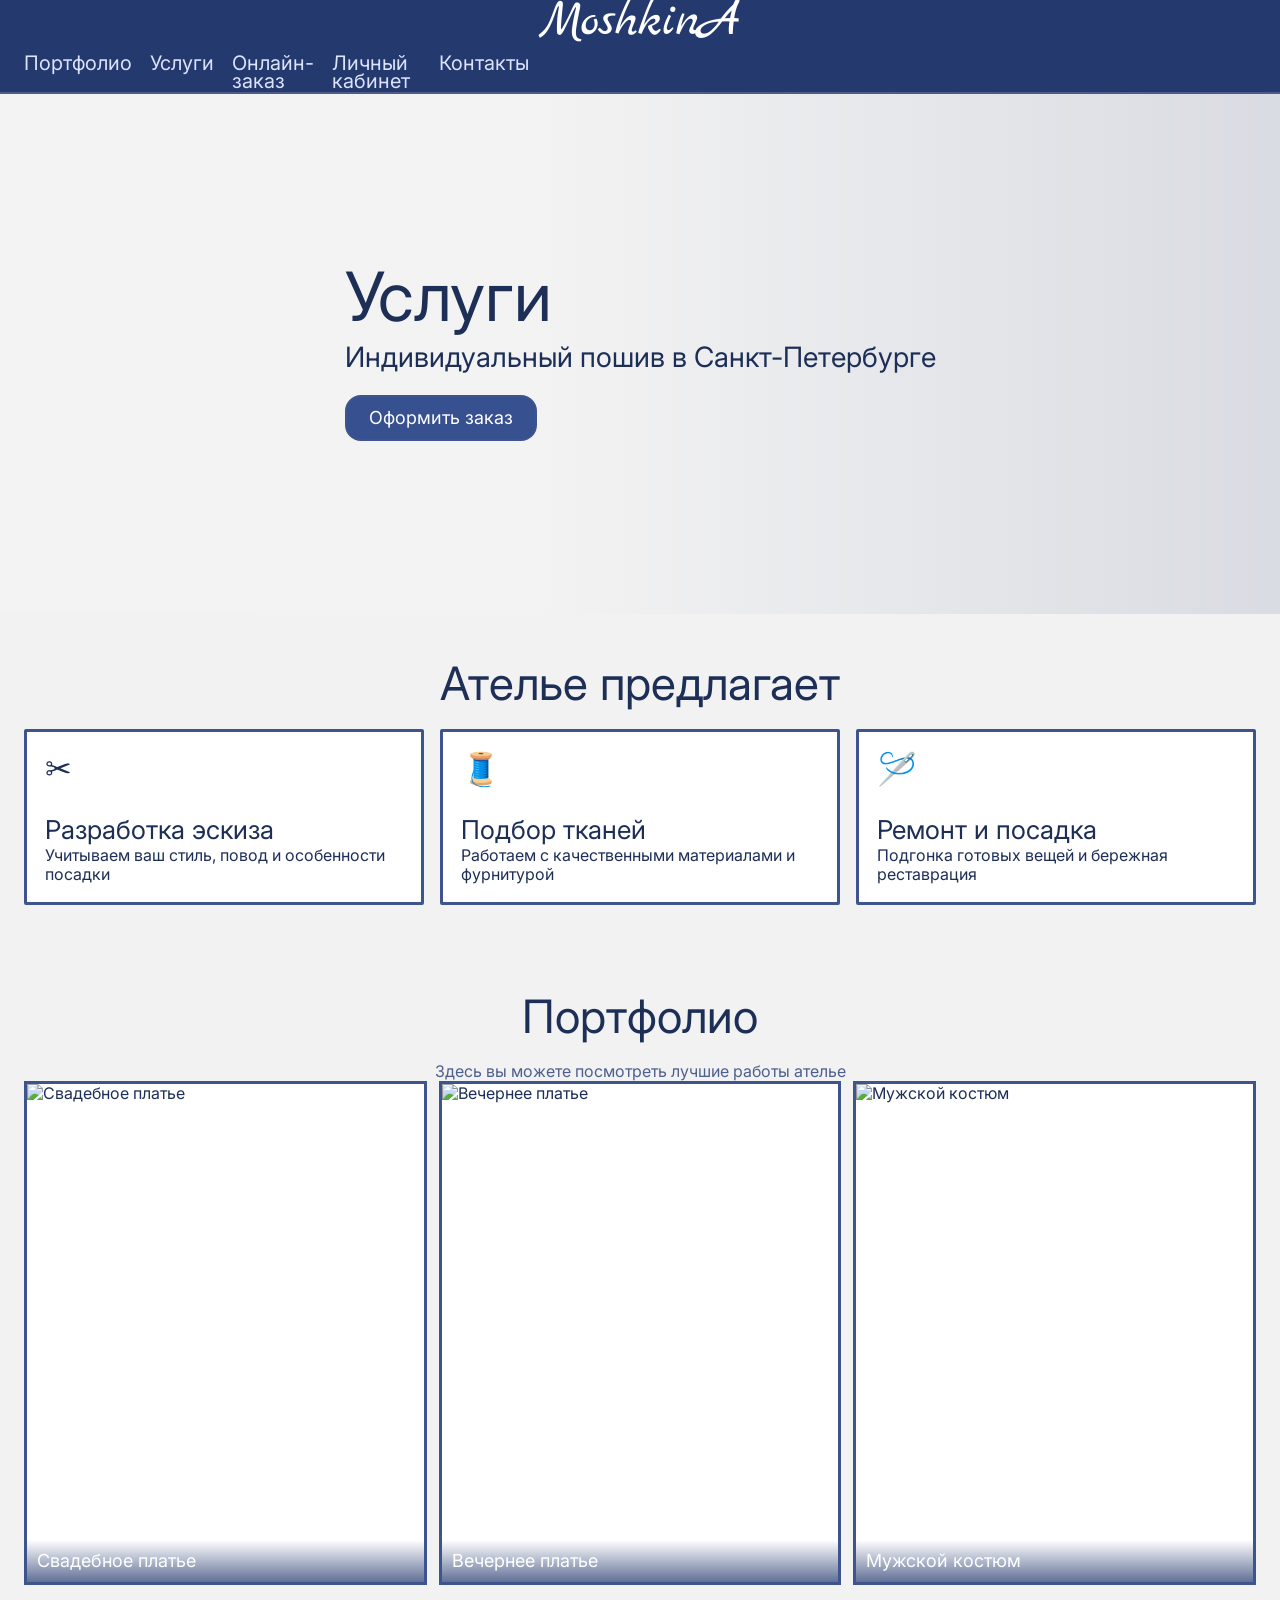
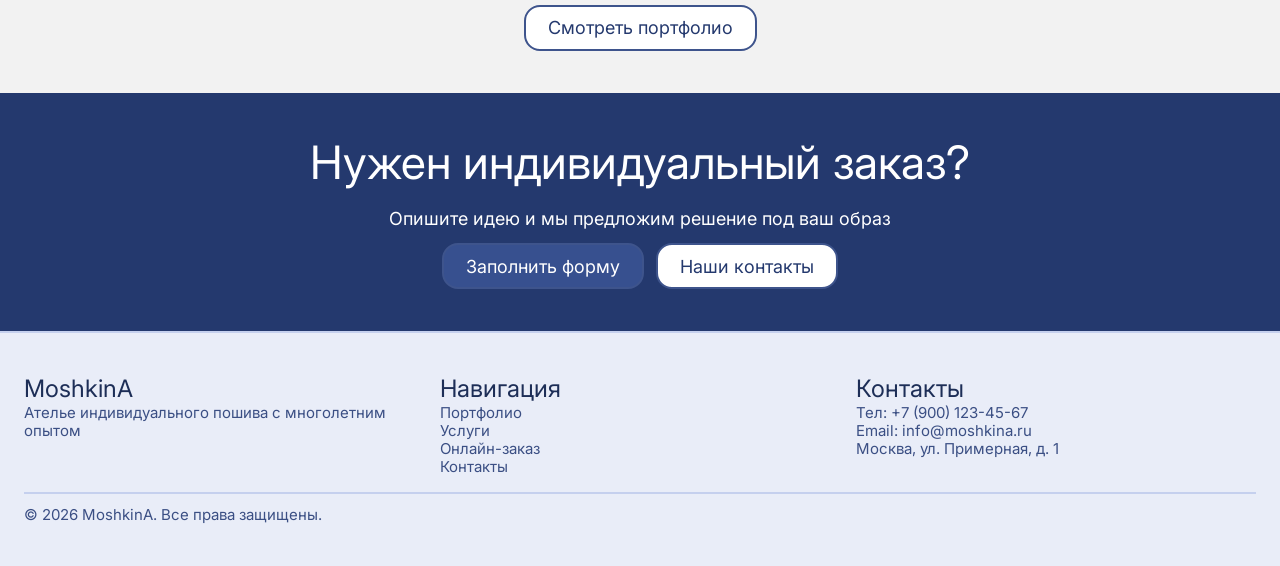
==== commit 2efa5177: "меняю шрифтв2" ====
--- a/index.html
+++ b/index.html
@@ -12,7 +12,6 @@
         <div class="container nav-container">
             <a href="#" class="logo" data-page="home">MoshkinA</a>
             <div class="nav-links" id="navLinks">
-                <a href="#" data-page="home">Главная</a>
                 <a href="#" data-page="portfolio">Портфолио</a>
                 <a href="#" data-page="services">Услуги</a>
                 <a href="#" data-page="order">Онлайн-заказ</a>
--- a/style.css
+++ b/style.css
@@ -1,168 +1,155 @@
+@import url('https://fonts.googleapis.com/css2?family=Inter:wght@400;500;600;700&family=Marck+Script&display=swap');
+
 * {
     margin: 0;
     padding: 0;
     box-sizing: border-box;
 }
 
+:root {
+    --ink: #24396e;
+    --ink-soft: #37508f;
+    --paper: #f5f5f5;
+    --line: #3e548c;
+}
+
 body {
-    font-family: system-ui, -apple-system, 'Segoe UI', Roboto, sans-serif;
-    background-color: #ffffff;
-    color: #111827;
-    line-height: 1.5;
+    font-family: "Inter", "Segoe UI", Roboto, Arial, sans-serif;
+    background: #f2f2f2;
+    color: #1d2e57;
+    line-height: 1.2;
 }
 
 .container {
-    max-width: 1280px;
+    max-width: 1260px;
     margin: 0 auto;
-    padding-left: 1rem;
-    padding-right: 1rem;
-}
-
-/* Typography */
-h1, h2, h3, .logo, .font-serif {
-    font-family: 'Times New Roman', Times, serif;
-}
-
-h1 { font-size: 3rem; margin-bottom: 1.5rem; }
-h2 { font-size: 2.5rem; text-align: center; margin-bottom: 3rem; }
-h3 { font-size: 1.25rem; margin-bottom: 0.75rem; }
-
-@media (min-width: 768px) {
-    h1 { font-size: 3.75rem; }
-    h2 { font-size: 2.25rem; }
-}
-
-/* Navigation */
+    padding: 0 14px;
+}
+
+h1, h2, h3, h4, p, li, label, input, select, textarea, button, a {
+    font-family: "Inter", "Segoe UI", Roboto, Arial, sans-serif;
+    font-weight: 400;
+}
+
 .navbar {
-    background: white;
-    box-shadow: 0 4px 6px -1px rgba(0,0,0,0.1);
+    background: var(--ink);
+    color: #fff;
+    border-bottom: 2px solid rgba(255, 255, 255, 0.18);
     position: sticky;
     top: 0;
     z-index: 50;
 }
 
 .nav-container {
-    display: flex;
-    justify-content: space-between;
+    min-height: 76px;
+    display: grid;
+    grid-template-columns: 1fr auto 1fr;
     align-items: center;
-    height: 80px;
+    gap: 10px;
 }
 
 .logo {
-    font-size: 1.5rem;
-    font-weight: 600;
     text-decoration: none;
-    color: #111827;
+    color: #fff;
+    font-family: "Marck Script", cursive;
+    font-size: 52px;
+    line-height: 0.85;
+    text-align: center;
+    justify-self: center;
+    grid-column: 2;
 }
 
 .nav-links {
     display: none;
-    gap: 2rem;
+    justify-self: start;
+    gap: 18px;
+    grid-column: 1;
 }
 
 .nav-links a {
+    color: #dce3ff;
     text-decoration: none;
-    font-size: 0.875rem;
-    color: #4b5563;
-    transition: color 0.2s;
-    cursor: pointer;
+    font-size: 20px;
+    line-height: 0.9;
+    border-bottom: 2px solid transparent;
 }
 
 .nav-links a:hover,
 .nav-links a.active {
-    color: #111827;
-    font-weight: 500;
+    color: #fff;
+    border-color: #fff;
 }
 
 .menu-btn {
-    background: none;
-    border: none;
-    font-size: 1.5rem;
-    cursor: pointer;
-    padding: 0.5rem;
-}
-
-@media (min-width: 768px) {
-    .nav-links { display: flex; }
-    .menu-btn { display: none; }
+    justify-self: end;
+    grid-column: 3;
+    background: transparent;
+    color: #fff;
+    border: 2px solid rgba(255, 255, 255, 0.55);
+    border-radius: 8px;
+    width: 42px;
+    height: 42px;
+    font-size: 24px;
+    line-height: 1;
 }
 
 .nav-links.active {
     display: flex;
     flex-direction: column;
     position: absolute;
-    top: 80px;
-    left: 0;
-    right: 0;
-    background: white;
-    padding: 1rem;
-    gap: 1rem;
-    box-shadow: 0 4px 6px -1px rgba(0,0,0,0.1);
-}
-
-/* Buttons */
-.btn, button[type="submit"], .btn-hero, .btn-outline, .btn-portfolio {
+    left: 10px;
+    right: 10px;
+    top: 78px;
+    background: var(--ink);
+    border: 2px solid #8196ca;
+    border-radius: 12px;
+    padding: 12px;
+}
+
+@media (min-width: 992px) {
+    .menu-btn {
+        display: none;
+    }
+
+    .nav-links {
+        display: flex;
+    }
+}
+
+.btn, button[type="submit"], .btn-hero, .btn-outline, .btn-portfolio, .btn-primary, .btn-secondary {
     display: inline-flex;
     align-items: center;
     justify-content: center;
-    gap: 0.5rem;
-    padding: 0 1.5rem;
-    height: 2.5rem;
-    border-radius: 0.375rem;
-    font-weight: 500;
-    font-size: 0.875rem;
+    min-height: 46px;
+    padding: 0 22px;
+    border-radius: 16px;
+    border: 2px solid var(--line);
+    background: var(--ink-soft);
+    color: #fff;
+    font-size: 18px;
     cursor: pointer;
-    transition: all 0.2s;
-    border: none;
-}
-
-.btn-primary {
-    background: #111827;
-    color: white;
-}
-.btn-primary:hover { background: #374151; }
-
-.btn-secondary {
-    background: white;
-    color: #111827;
-    border: 1px solid #d1d5db;
-}
-.btn-secondary:hover { background: #f9fafb; }
-
-.btn-hero {
-    background: white;
-    color: #111827;
-    height: 2.75rem;
-}
-.btn-hero:hover { background: #f3f4f6; }
-
-.btn-outline {
-    background: transparent;
-    border: 1px solid #d1d5db;
-}
-.btn-outline:hover { background: #f9fafb; }
-
-.btn-portfolio {
-    background: transparent;
-    border: 1px solid #d1d5db;
-}
-.btn-portfolio:hover { background: #f9fafb; }
-
-/* Hero Section */
+}
+
+.btn:hover, button[type="submit"]:hover {
+    filter: brightness(1.08);
+}
+
+.btn-secondary, .btn-outline, .btn-portfolio {
+    background: #fff;
+    color: var(--ink);
+}
+
 .hero {
+    min-height: 520px;
     position: relative;
-    height: 600px;
     display: flex;
     align-items: center;
-    justify-content: center;
-    text-align: center;
-    color: white;
 }
 
 .hero-bg {
     position: absolute;
     inset: 0;
-    background-image: url('https://images.unsplash.com/photo-1718963581980-2701a641a3ad?w=1920&h=600&fit=crop');
+    background-image: url('https://images.unsplash.com/photo-1521572163474-6864f9cf17ab?w=1920&h=900&fit=crop');
     background-size: cover;
     background-position: center;
 }
@@ -170,299 +157,280 @@
 .hero-overlay {
     position: absolute;
     inset: 0;
-    background: rgba(0,0,0,0.4);
+    background: linear-gradient(90deg, rgba(243, 243, 243, 0.96) 0%, rgba(243, 243, 243, 0.7) 42%, rgba(36, 57, 110, 0.12) 100%);
 }
 
 .hero-content {
     position: relative;
-    z-index: 10;
+    z-index: 1;
+    max-width: 620px;
+}
+
+.hero-content h1 {
+    font-size: clamp(40px, 7vw, 68px);
+    line-height: 0.88;
+    margin-bottom: 14px;
 }
 
 .hero-content p {
-    font-size: 1.25rem;
-    margin-bottom: 2rem;
-    max-width: 42rem;
-    margin-left: auto;
-    margin-right: auto;
-}
-
-@media (min-width: 768px) {
-    .hero-content p { font-size: 1.5rem; }
-}
-
-/* Features */
-.features {
-    padding: 5rem 1rem;
-    background: #f9fafb;
+    font-size: clamp(18px, 2.4vw, 28px);
+    margin-bottom: 20px;
+}
+
+.features, .portfolio-section, .cta, .footer {
+    padding: 42px 0;
+}
+
+.features h2, .portfolio-section h2, .cta h2 {
+    font-size: clamp(32px, 5vw, 46px);
+    text-align: center;
+    margin-bottom: 18px;
 }
 
 .features-grid {
     display: grid;
-    gap: 3rem;
-}
-
-@media (min-width: 768px) {
-    .features-grid { grid-template-columns: repeat(3, 1fr); }
+    grid-template-columns: repeat(auto-fit, minmax(230px, 1fr));
+    gap: 16px;
+}
+
+.feature-card, .card {
+    border: 3px solid var(--line);
+    background: #fff;
+    border-radius: 2px;
 }
 
 .feature-card {
-    text-align: center;
+    padding: 18px;
 }
 
 .feature-icon {
-    width: 4rem;
-    height: 4rem;
-    margin: 0 auto 1.5rem;
-    background: #111827;
-    border-radius: 50%;
-    display: flex;
-    align-items: center;
-    justify-content: center;
-    color: white;
-}
-
-.feature-card p { color: #4b5563; }
-
-/* Portfolio Grid */
-.portfolio-section {
-    padding: 5rem 1rem;
+    width: 56px;
+    height: 56px;
+    font-size: 32px;
+    margin-bottom: 8px;
+}
+
+.feature-card h3, .card-title {
+    font-size: 26px;
+}
+
+.feature-card p, .card-desc {
+    font-size: 16px;
 }
 
 .portfolio-grid {
     display: grid;
-    gap: 2rem;
-    margin-bottom: 3rem;
-}
-
-@media (min-width: 768px) {
-    .portfolio-grid { grid-template-columns: repeat(3, 1fr); }
+    grid-template-columns: repeat(auto-fit, minmax(220px, 1fr));
+    gap: 12px;
+    margin-bottom: 20px;
 }
 
 .portfolio-item {
+    border: 3px solid var(--line);
+    background: #fff;
+    aspect-ratio: 4/5;
+    overflow: hidden;
     position: relative;
-    height: 24rem;
-    overflow: hidden;
-    border-radius: 0.5rem;
-    box-shadow: 0 10px 15px -3px rgba(0,0,0,0.1);
-    cursor: pointer;
 }
 
 .portfolio-item img {
     width: 100%;
     height: 100%;
     object-fit: cover;
-    transition: transform 0.3s;
-}
-
-.portfolio-item:hover img { transform: scale(1.1); }
+}
 
 .portfolio-overlay {
     position: absolute;
-    inset: 0;
-    background: rgba(0,0,0,0.4);
+    inset: auto 0 0 0;
+    background: linear-gradient(180deg, transparent 0%, rgba(36, 57, 110, 0.72) 100%);
+    color: #fff;
+    padding: 10px;
+}
+
+.portfolio-overlay span {
+    font-size: 18px;
+}
+
+.text-center {
+    text-align: center;
+}
+
+.text-gray-600 {
+    color: #4e5f8f;
+    font-size: 16px;
+}
+
+.cta {
+    background: var(--ink);
+    color: #fff;
+}
+
+.cta p {
+    text-align: center;
+    font-size: 18px;
+}
+
+.cta-buttons {
+    margin-top: 14px;
     display: flex;
-    align-items: center;
+    flex-wrap: wrap;
     justify-content: center;
-    opacity: 0;
-    transition: opacity 0.3s;
-}
-
-.portfolio-item:hover .portfolio-overlay { opacity: 1; }
-
-.portfolio-overlay span {
-    color: white;
-    font-size: 1.25rem;
-    font-family: 'Times New Roman', Times, serif;
-}
-
-/* CTA Section */
-.cta {
-    background: #111827;
-    color: white;
-    padding: 5rem 1rem;
-    text-align: center;
-}
-
-.cta h2 { color: white; margin-bottom: 1.5rem; }
-.cta p { font-size: 1.25rem; color: #d1d5db; margin-bottom: 2rem; }
-
-.cta-buttons {
-    display: flex;
-    flex-direction: column;
-    gap: 1rem;
-    justify-content: center;
-}
-
-@media (min-width: 640px) {
-    .cta-buttons { flex-direction: row; }
-}
-
-/* Footer */
+    gap: 12px;
+}
+
 .footer {
-    background: #f3f4f6;
-    padding: 3rem 1rem;
+    background: #e9edf8;
+    border-top: 2px solid #c5d0ee;
 }
 
 .footer-grid {
     display: grid;
-    gap: 2rem;
-}
-
-@media (min-width: 768px) {
-    .footer-grid { grid-template-columns: repeat(3, 1fr); }
-}
-
-.footer h3, .footer h4 { margin-bottom: 1rem; }
-.footer ul { list-style: none; }
-.footer li { margin-bottom: 0.5rem; color: #4b5563; }
-.footer a {
-    color: #4b5563;
+    grid-template-columns: repeat(auto-fit, minmax(220px, 1fr));
+    gap: 16px;
+}
+
+.footer h3, .footer h4 {
+    font-size: 24px;
+}
+
+.footer p, .footer li, .footer a {
+    font-size: 15px;
+    color: #3b4f84;
     text-decoration: none;
-    cursor: pointer;
-}
-.footer a:hover { color: #111827; }
+    list-style: none;
+}
 
 .footer-bottom {
-    border-top: 1px solid #d1d5db;
-    margin-top: 2rem;
-    padding-top: 2rem;
-    text-align: center;
-    color: #4b5563;
-    font-size: 0.875rem;
-}
-
-/* Cards */
-.card {
-    background: white;
-    border-radius: 0.5rem;
-    border: 1px solid #e5e7eb;
-    overflow: hidden;
-}
-
-.card-header { padding: 1.5rem 1.5rem 0; }
-.card-title { font-size: 1.5rem; margin-bottom: 0.5rem; }
-.card-desc { color: #6b7280; font-size: 0.875rem; }
-.card-content { padding: 1.5rem; }
-
-/* Tabs */
+    border-top: 2px solid #c5d0ee;
+    margin-top: 16px;
+    padding-top: 12px;
+}
+
+.card-header, .card-content {
+    padding: 14px;
+}
+
 .tabs-list {
     display: flex;
+    gap: 8px;
     flex-wrap: wrap;
-    gap: 0.5rem;
-    margin-bottom: 1.5rem;
-    border-bottom: 1px solid #e5e7eb;
-    padding-bottom: 0.5rem;
+    margin-bottom: 12px;
 }
 
 .tab-trigger {
-    padding: 0.5rem 1rem;
-    background: none;
-    border: none;
-    border-radius: 0.375rem;
+    border: 2px solid var(--line);
+    background: #fff;
+    color: var(--ink);
+    border-radius: 10px;
+    padding: 4px 12px;
+    font-size: 16px;
     cursor: pointer;
-    font-size: 0.875rem;
-    transition: all 0.2s;
 }
 
 .tab-trigger.active {
-    background: #111827;
-    color: white;
-}
-
-.tab-content { display: none; }
-.tab-content.active { display: block; }
-
-/* Forms */
-.form-group { margin-bottom: 1rem; }
+    background: var(--ink-soft);
+    color: #fff;
+}
+
+.tab-content {
+    display: none;
+}
+
+.tab-content.active {
+    display: block;
+}
+
+.form-group {
+    margin-bottom: 10px;
+}
+
 label {
     display: block;
-    margin-bottom: 0.5rem;
-    font-weight: 500;
-    font-size: 0.875rem;
+    margin-bottom: 2px;
+    color: var(--ink);
+    font-size: 15px;
 }
 
 input, select, textarea {
     width: 100%;
-    padding: 0.5rem 0.75rem;
-    border: 1px solid #d1d5db;
-    border-radius: 0.375rem;
-    font-size: 0.875rem;
-}
-
-input:focus, select:focus, textarea:focus {
-    outline: none;
-    border-color: #111827;
-    ring: 2px solid #111827;
-}
-
-/* Badge */
+    min-height: 42px;
+    border: 2px solid var(--line);
+    border-radius: 8px;
+    padding: 4px 10px;
+    font-size: 15px;
+    color: var(--ink);
+}
+
+.grid-cols-2 {
+    display: grid;
+    gap: 10px;
+}
+
 .badge {
-    display: inline-block;
-    padding: 0.25rem 0.75rem;
-    border-radius: 9999px;
-    font-size: 0.75rem;
-    font-weight: 500;
-}
-
-.badge-blue { background: #dbeafe; color: #1e40af; }
-.badge-green { background: #dcfce7; color: #166534; }
-.badge-yellow { background: #fef9c3; color: #854d0e; }
-.badge-gray { background: #f3f4f6; color: #374151; }
-
-/* Modal */
+    border: 2px solid var(--line);
+    border-radius: 999px;
+    font-size: 24px;
+    padding: 2px 12px;
+}
+
+.badge-blue { background: #dce6ff; color: #274696; }
+.badge-green { background: #d8f4e4; color: #1b7a46; }
+.badge-yellow { background: #fff5cf; color: #8e6710; }
+.badge-gray { background: #ecedf1; color: #3e4a64; }
+
 .modal {
     display: none;
     position: fixed;
-    z-index: 100;
-    left: 0;
-    top: 0;
-    width: 100%;
-    height: 100%;
-    background: rgba(0,0,0,0.5);
+    inset: 0;
+    background: rgba(18, 27, 58, 0.56);
     align-items: center;
     justify-content: center;
-}
-
-.modal.show { display: flex; }
+    z-index: 100;
+}
+
+.modal.show {
+    display: flex;
+}
 
 .modal-content {
-    background: white;
-    padding: 2rem;
-    border-radius: 0.5rem;
-    max-width: 28rem;
-    width: 90%;
-    text-align: center;
+    width: min(540px, 92%);
+    background: #fff;
+    border: 3px solid var(--line);
+    padding: 16px;
     position: relative;
 }
 
 .modal-close {
     position: absolute;
-    right: 1rem;
-    top: 0.5rem;
-    font-size: 1.75rem;
+    right: 10px;
+    top: 4px;
+    font-size: 26px;
     cursor: pointer;
-    color: #9ca3af;
-}
-
-.modal-close:hover { color: #111827; }
+}
+
+.modal-content h3 {
+    font-size: 24px;
+}
+
+.modal-content p {
+    font-size: 16px;
+}
 
 .modal-btn {
-    background: #111827;
-    color: white;
-    border: none;
-    margin-top: 1rem;
-    padding: 0.5rem 1.5rem;
-    border-radius: 0.375rem;
-    cursor: pointer;
-}
-
-/* Utilities */
-.text-center { text-align: center; }
-.text-gray-600 { color: #4b5563; }
-.mt-4 { margin-top: 1rem; }
-.mb-4 { margin-bottom: 1rem; }
+    margin-top: 12px;
+}
+
+.py-20 {
+    padding: 34px 0;
+}
+
+.mb-4 { margin-bottom: 10px; }
+.mt-4 { margin-top: 10px; }
 .mx-auto { margin-left: auto; margin-right: auto; }
-.py-20 { padding-top: 5rem; padding-bottom: 5rem; }
-.px-4 { padding-left: 1rem; padding-right: 1rem; }
-.grid-cols-2 { display: grid; grid-template-columns: repeat(2, 1fr); gap: 1rem; }
-@media (min-width: 768px) { .md-cols-2 { grid-template-columns: repeat(2, 1fr); } }+.px-4 { padding-left: 14px; padding-right: 14px; }
+
+@media (min-width: 760px) {
+    .grid-cols-2, .md-cols-2 {
+        grid-template-columns: repeat(2, minmax(0, 1fr));
+    }
+}
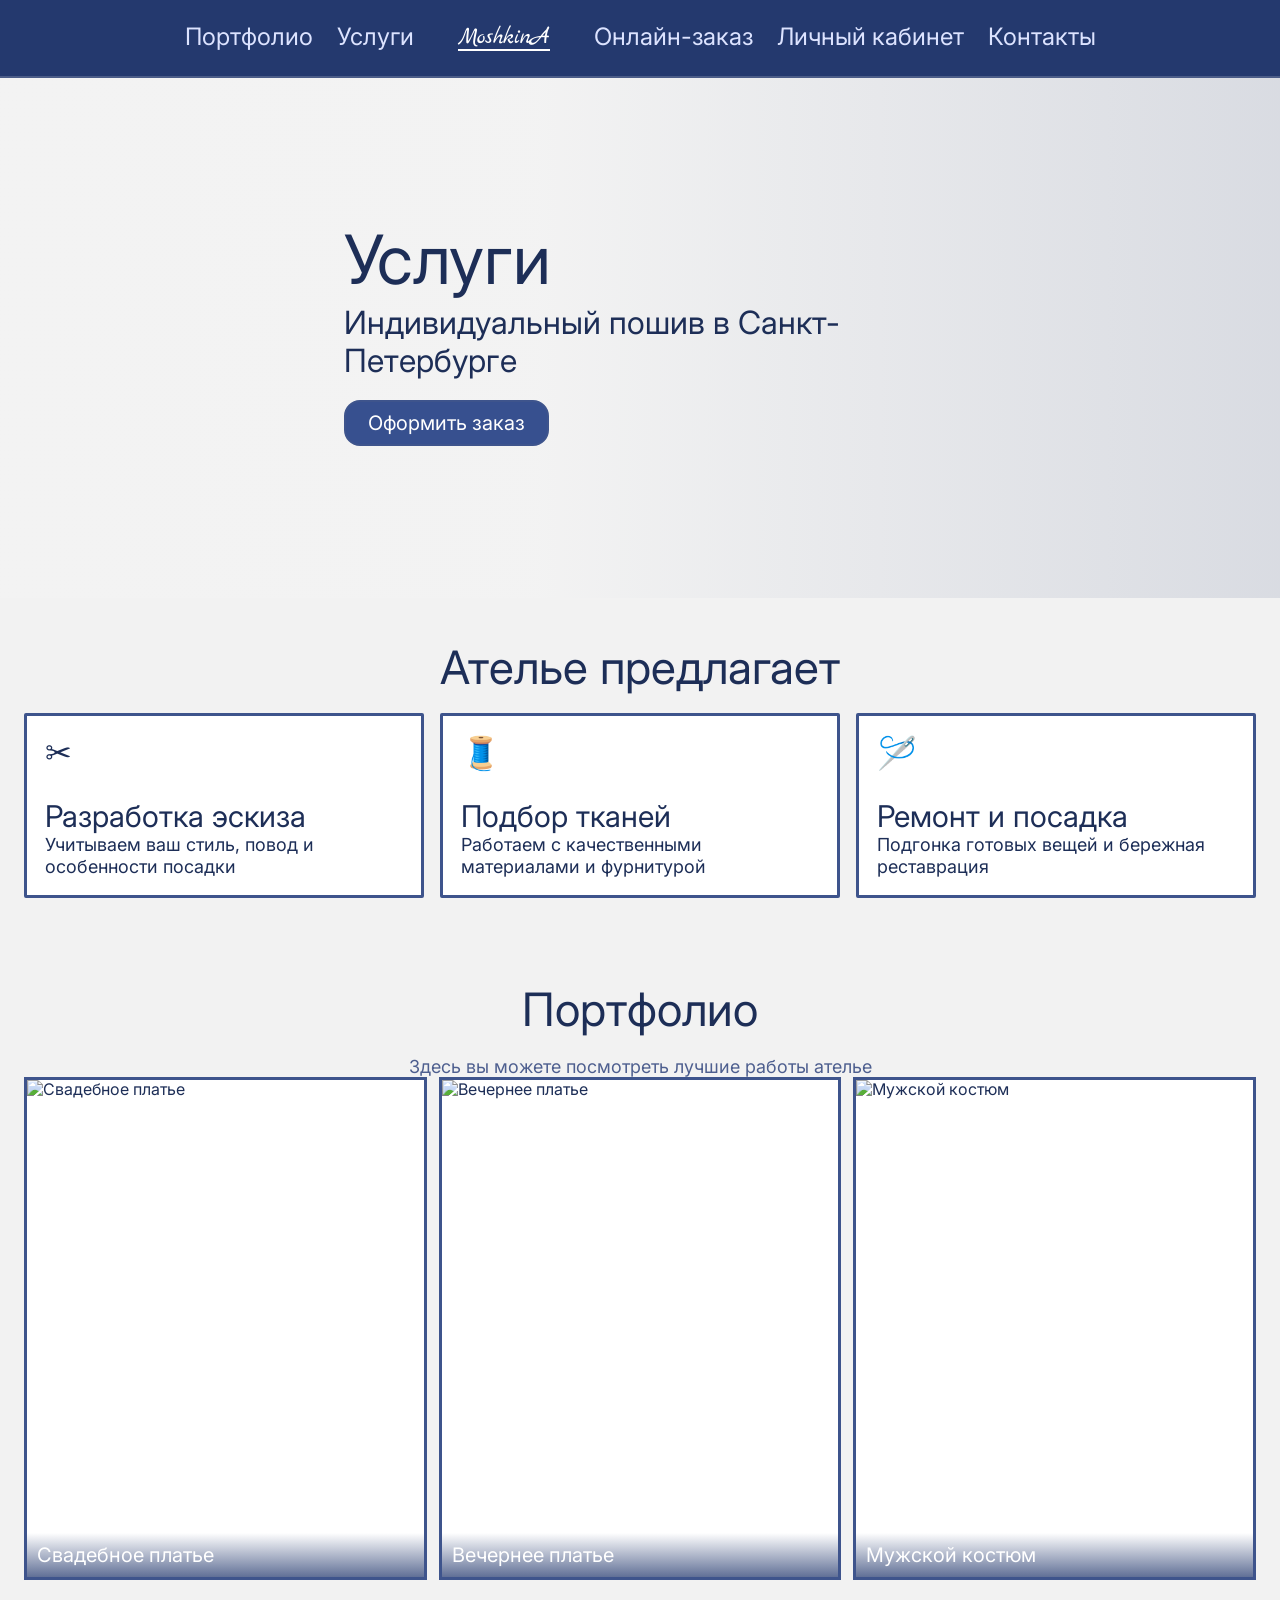
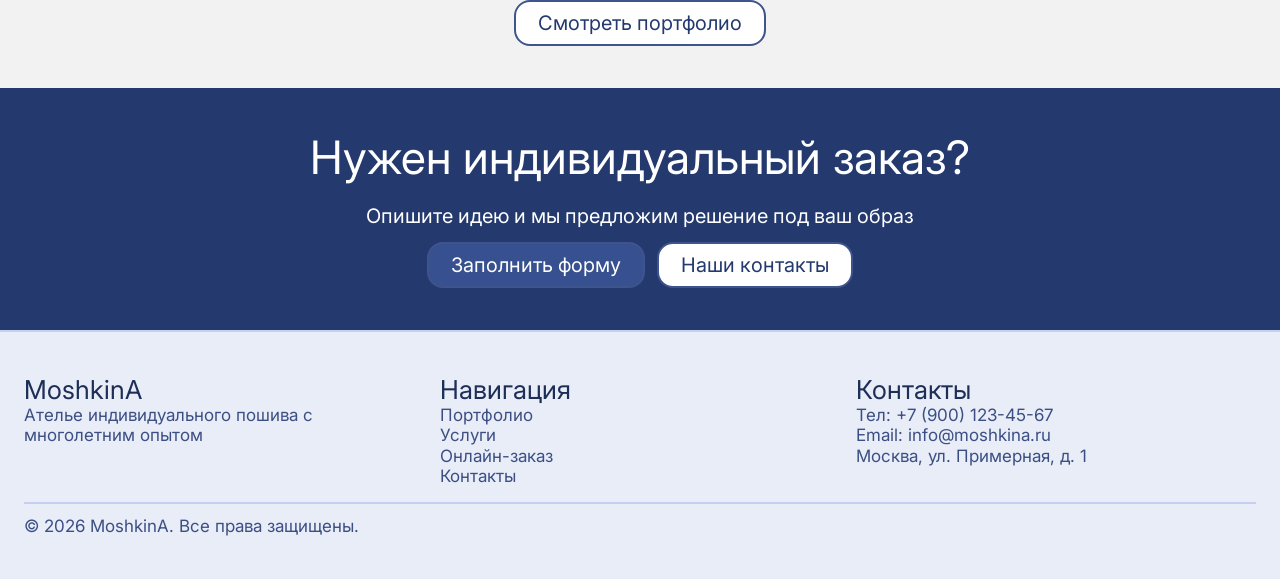
==== commit b8815050: "меняю шрифтв5" ====
--- a/index.html
+++ b/index.html
@@ -10,10 +10,10 @@
     <!-- Navigation -->
     <nav class="navbar">
         <div class="container nav-container">
-            <a href="#" class="logo" data-page="home">MoshkinA</a>
             <div class="nav-links" id="navLinks">
                 <a href="#" data-page="portfolio">Портфолио</a>
                 <a href="#" data-page="services">Услуги</a>
+                <a href="#" class="logo nav-logo" data-page="home">MoshkinA</a>
                 <a href="#" data-page="order">Онлайн-заказ</a>
                 <a href="#" data-page="account">Личный кабинет</a>
                 <a href="#" data-page="contacts">Контакты</a>
--- a/style.css
+++ b/style.css
@@ -42,10 +42,12 @@
 
 .nav-container {
     min-height: 76px;
-    display: grid;
-    grid-template-columns: 1fr auto 1fr;
+    display: flex;
     align-items: center;
-    gap: 10px;
+    justify-content: center;
+    gap: 12px;
+    position: relative;
+    padding: 8px 0;
 }
 
 .logo {
@@ -53,24 +55,21 @@
     color: #fff;
     font-family: "Marck Script", cursive;
     font-size: 52px;
-    line-height: 0.85;
+    line-height: 1;
     text-align: center;
-    justify-self: center;
-    grid-column: 2;
 }
 
 .nav-links {
     display: none;
-    justify-self: start;
+    align-items: center;
     gap: 18px;
-    grid-column: 1;
 }
 
 .nav-links a {
     color: #dce3ff;
     text-decoration: none;
-    font-size: 20px;
-    line-height: 0.9;
+    font-size: 24px;
+    line-height: 1;
     border-bottom: 2px solid transparent;
 }
 
@@ -81,8 +80,6 @@
 }
 
 .menu-btn {
-    justify-self: end;
-    grid-column: 3;
     background: transparent;
     color: #fff;
     border: 2px solid rgba(255, 255, 255, 0.55);
@@ -113,7 +110,16 @@
 
     .nav-links {
         display: flex;
+        justify-content: center;
+        align-items: center;
+        gap: 24px;
+        padding: 0;
     }
+}
+
+.nav-logo {
+    margin: 0 20px;
+    flex: 0 0 auto;
 }
 
 .btn, button[type="submit"], .btn-hero, .btn-outline, .btn-portfolio, .btn-primary, .btn-secondary {
@@ -126,7 +132,7 @@
     border: 2px solid var(--line);
     background: var(--ink-soft);
     color: #fff;
-    font-size: 18px;
+    font-size: 20px;
     cursor: pointer;
 }
 
@@ -173,7 +179,7 @@
 }
 
 .hero-content p {
-    font-size: clamp(18px, 2.4vw, 28px);
+    font-size: clamp(20px, 2.7vw, 32px);
     margin-bottom: 20px;
 }
 
@@ -211,11 +217,11 @@
 }
 
 .feature-card h3, .card-title {
-    font-size: 26px;
+    font-size: 30px;
 }
 
 .feature-card p, .card-desc {
-    font-size: 16px;
+    font-size: 18px;
 }
 
 .portfolio-grid {
@@ -248,7 +254,7 @@
 }
 
 .portfolio-overlay span {
-    font-size: 18px;
+    font-size: 20px;
 }
 
 .text-center {
@@ -257,7 +263,7 @@
 
 .text-gray-600 {
     color: #4e5f8f;
-    font-size: 16px;
+    font-size: 18px;
 }
 
 .cta {
@@ -267,7 +273,7 @@
 
 .cta p {
     text-align: center;
-    font-size: 18px;
+    font-size: 20px;
 }
 
 .cta-buttons {
@@ -290,11 +296,11 @@
 }
 
 .footer h3, .footer h4 {
-    font-size: 24px;
+    font-size: 26px;
 }
 
 .footer p, .footer li, .footer a {
-    font-size: 15px;
+    font-size: 17px;
     color: #3b4f84;
     text-decoration: none;
     list-style: none;
@@ -323,7 +329,7 @@
     color: var(--ink);
     border-radius: 10px;
     padding: 4px 12px;
-    font-size: 16px;
+    font-size: 18px;
     cursor: pointer;
 }
 
@@ -348,7 +354,7 @@
     display: block;
     margin-bottom: 2px;
     color: var(--ink);
-    font-size: 15px;
+    font-size: 17px;
 }
 
 input, select, textarea {
@@ -357,7 +363,7 @@
     border: 2px solid var(--line);
     border-radius: 8px;
     padding: 4px 10px;
-    font-size: 15px;
+    font-size: 17px;
     color: var(--ink);
 }
 
@@ -413,7 +419,7 @@
 }
 
 .modal-content p {
-    font-size: 16px;
+    font-size: 18px;
 }
 
 .modal-btn {
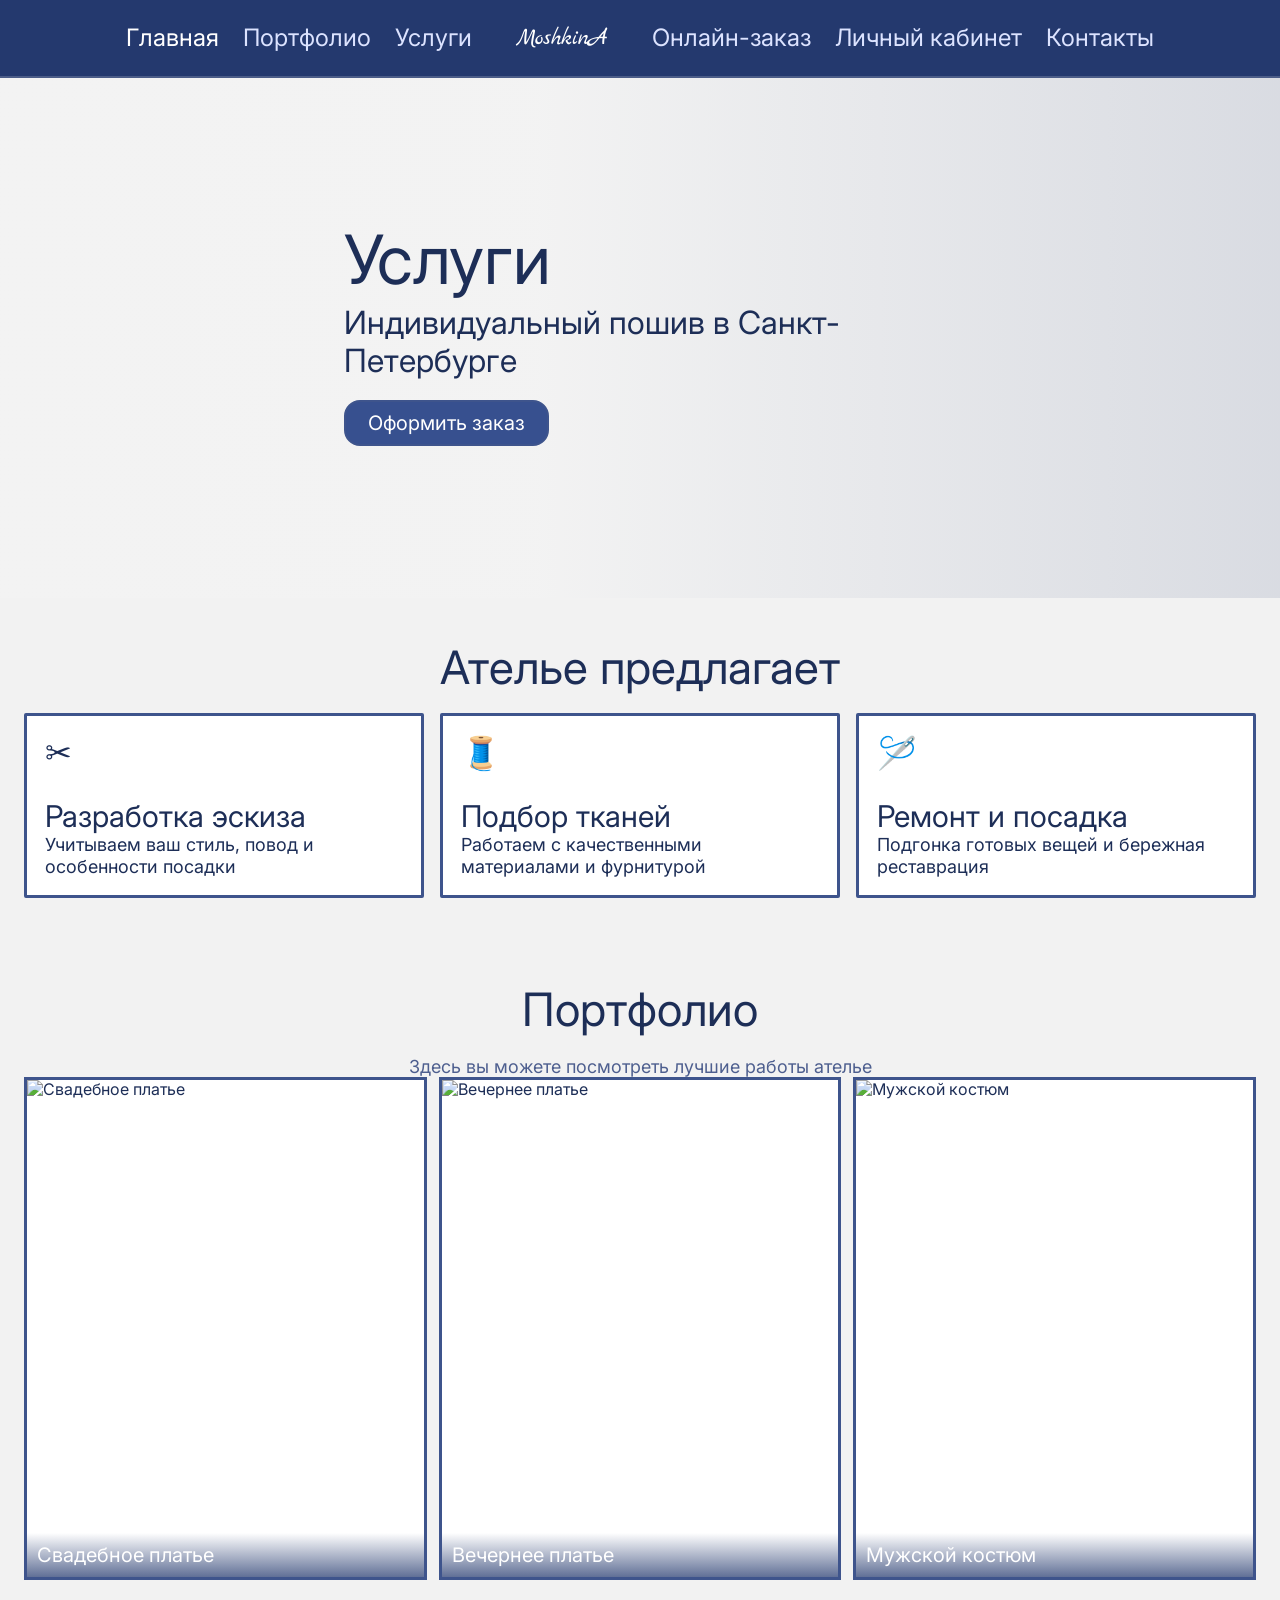
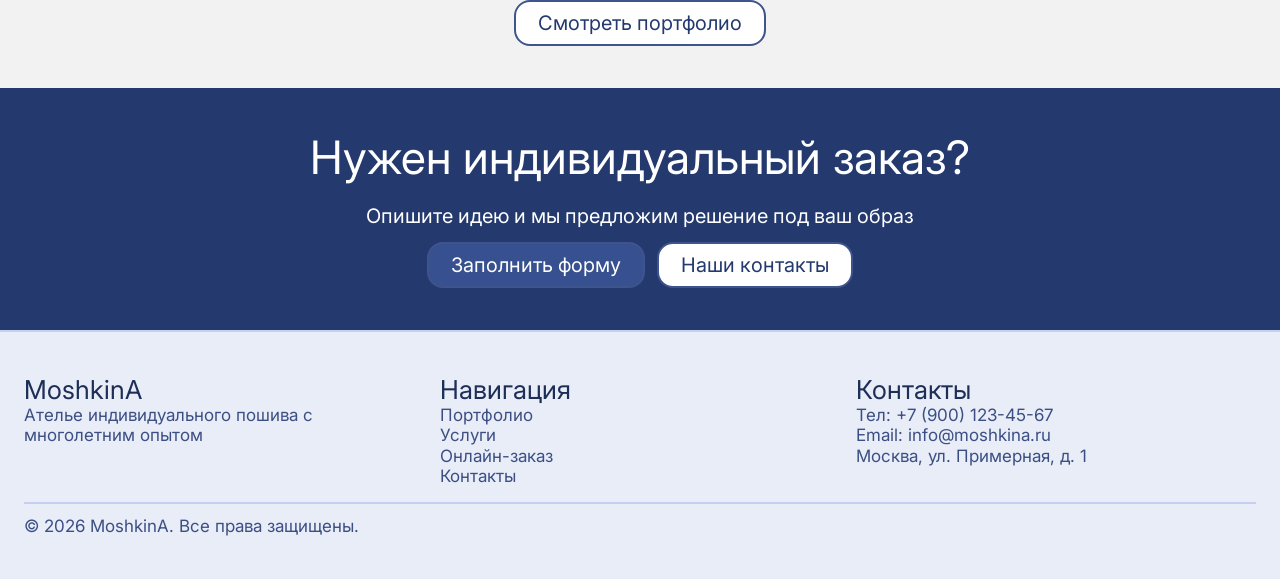
==== commit 4edfdc31: "меняю шрифтв6" ====
--- a/index.html
+++ b/index.html
@@ -11,6 +11,7 @@
     <nav class="navbar">
         <div class="container nav-container">
             <div class="nav-links" id="navLinks">
+                <a href="#" data-page="home">Главная</a>
                 <a href="#" data-page="portfolio">Портфолио</a>
                 <a href="#" data-page="services">Услуги</a>
                 <a href="#" class="logo nav-logo" data-page="home">MoshkinA</a>
--- a/style.css
+++ b/style.css
@@ -54,7 +54,7 @@
     text-decoration: none;
     color: #fff;
     font-family: "Marck Script", cursive;
-    font-size: 52px;
+    font-size: 54px;
     line-height: 1;
     text-align: center;
 }
@@ -70,13 +70,11 @@
     text-decoration: none;
     font-size: 24px;
     line-height: 1;
-    border-bottom: 2px solid transparent;
 }
 
 .nav-links a:hover,
 .nav-links a.active {
     color: #fff;
-    border-color: #fff;
 }
 
 .menu-btn {
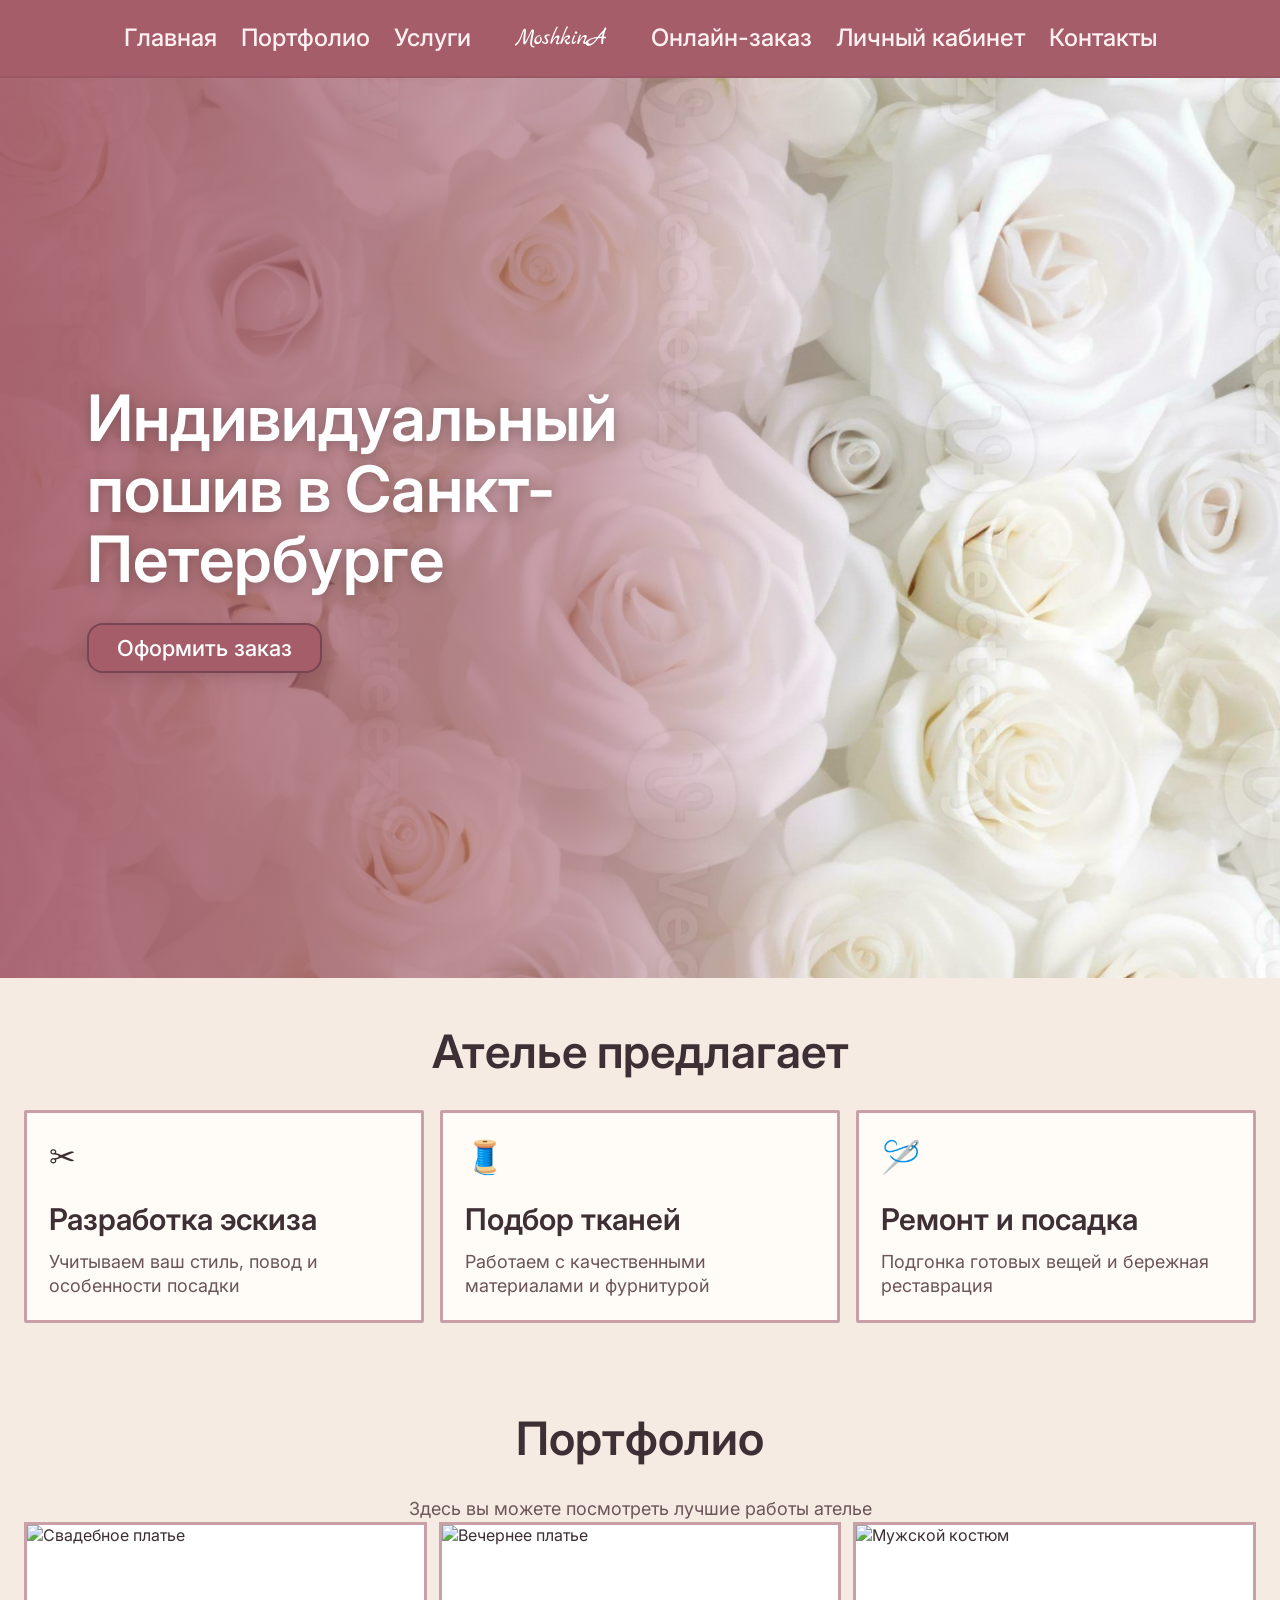
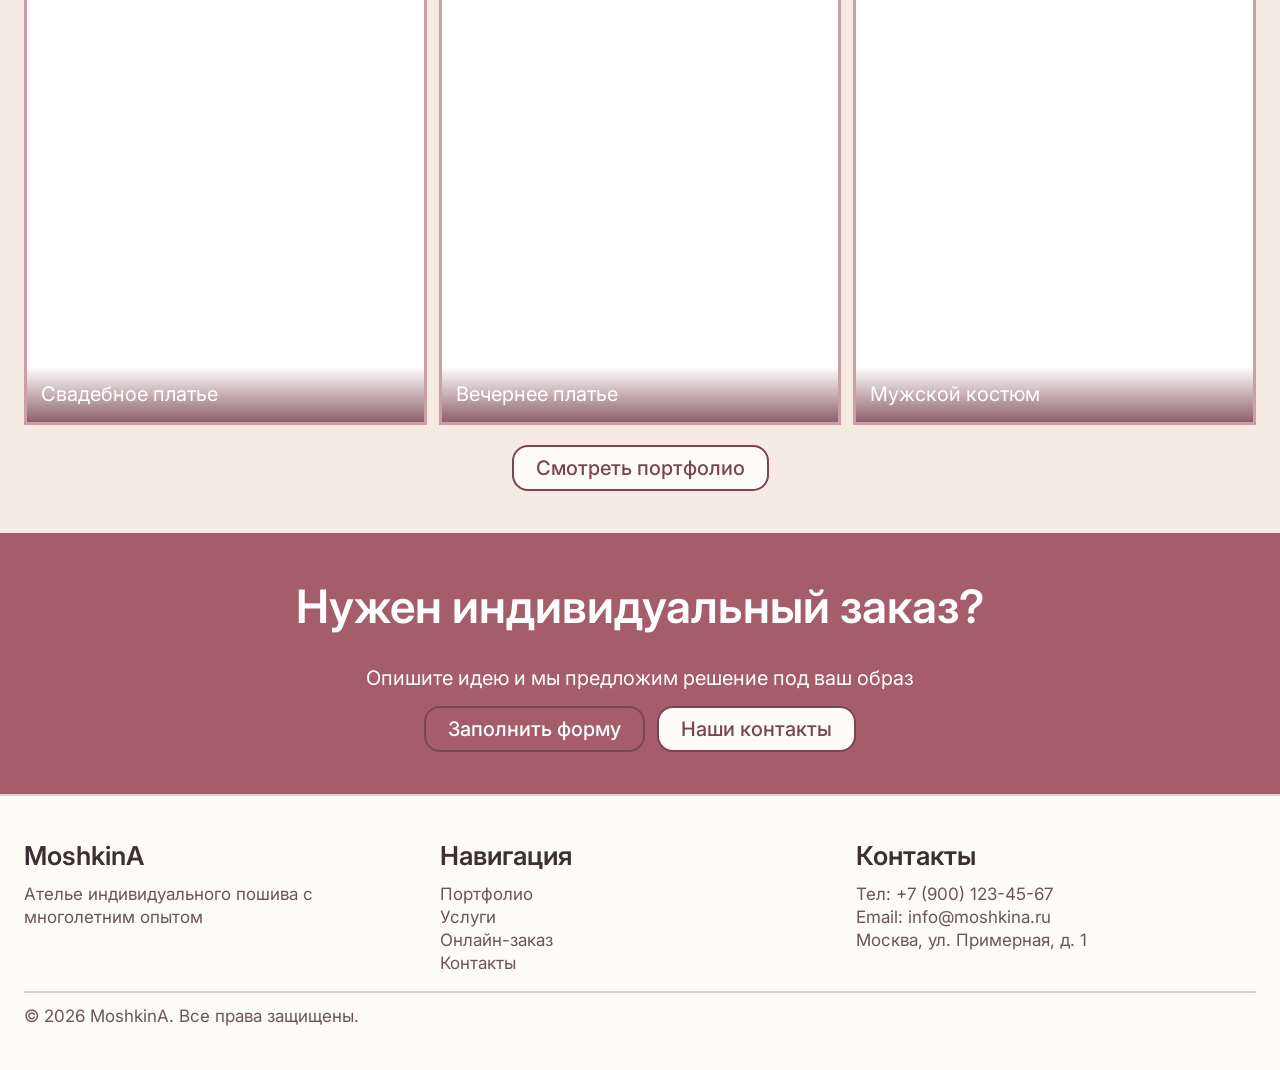
==== commit 70f798fc: "Add C# Blazor login demo" ====
--- a/index.html
+++ b/index.html
@@ -66,6 +66,21 @@
         </div>
     </div>
 
+    <dialog id="authDialog" aria-label="Форма входа">
+        <div class="auth-dialog-header">
+            <span>Личный кабинет</span>
+
+            <button type="button" id="closeAuthDialog">
+                Закрыть ×
+            </button>
+        </div>
+
+        <iframe
+            id="authFrame"
+            title="Учебная форма входа на C#">
+        </iframe>
+    </dialog>
+
     <script src="script.js"></script>
 </body>
 </html>
--- a/style.css
+++ b/style.css
@@ -7,17 +7,25 @@
 }
 
 :root {
-    --ink: #24396e;
-    --ink-soft: #37508f;
-    --paper: #f5f5f5;
-    --line: #3e548c;
+    --ivory: #fffbf7;
+    --ivory-warm: #f5ebe3;
+    --pink-soft: #e8c9cf;
+    --pink-accent: #a65d6a;
+    --pink-deep: #7a4552;
+    --ink: #3d2f33;
+    --ink-soft: #b76e7a;
+    --paper: var(--ivory);
+    --line: #c9a0a8;
+    --text-muted: #6b5559;
+    --text-on-accent: #ffffff;
+    --text-on-accent-soft: #fff0f2;
 }
 
 body {
     font-family: "Inter", "Segoe UI", Roboto, Arial, sans-serif;
-    background: #f2f2f2;
-    color: #1d2e57;
-    line-height: 1.2;
+    background: var(--ivory-warm);
+    color: var(--ink);
+    line-height: 1.35;
 }
 
 .container {
@@ -31,10 +39,15 @@
     font-weight: 400;
 }
 
+h1, h2, h3, h4 {
+    color: var(--ink);
+    font-weight: 600;
+}
+
 .navbar {
-    background: var(--ink);
-    color: #fff;
-    border-bottom: 2px solid rgba(255, 255, 255, 0.18);
+    background: var(--pink-accent);
+    color: var(--text-on-accent);
+    border-bottom: 2px solid rgba(122, 69, 82, 0.25);
     position: sticky;
     top: 0;
     z-index: 50;
@@ -47,14 +60,14 @@
     justify-content: center;
     gap: 12px;
     position: relative;
-    padding: 8px 0;
+    padding: 12px 0;
 }
 
 .logo {
     text-decoration: none;
-    color: #fff;
+    color: #ffffff;
     font-family: "Marck Script", cursive;
-    font-size: 54px;
+    font-size: 74px;
     line-height: 1;
     text-align: center;
 }
@@ -62,19 +75,26 @@
 .nav-links {
     display: none;
     align-items: center;
-    gap: 18px;
+    gap: 24px;
 }
 
 .nav-links a {
-    color: #dce3ff;
+    color: var(--text-on-accent-soft);
     text-decoration: none;
     font-size: 24px;
     line-height: 1;
+    font-weight: 500;
 }
 
 .nav-links a:hover,
 .nav-links a.active {
-    color: #fff;
+    color: var(--text-on-accent);
+}
+
+.nav-links a[data-page="home"]:not(.logo),
+.nav-links a[data-page="home"]:not(.logo).active,
+.nav-links a[data-page="home"]:not(.logo):hover {
+    color: var(--text-on-accent-soft);
 }
 
 .menu-btn {
@@ -96,7 +116,7 @@
     right: 10px;
     top: 78px;
     background: var(--ink);
-    border: 2px solid #8196ca;
+    border: 2px solid var(--pink-deep);
     border-radius: 12px;
     padding: 12px;
 }
@@ -127,10 +147,11 @@
     min-height: 46px;
     padding: 0 22px;
     border-radius: 16px;
-    border: 2px solid var(--line);
-    background: var(--ink-soft);
-    color: #fff;
+    border: 2px solid var(--pink-deep);
+    background: var(--pink-accent);
+    color: var(--text-on-accent);
     font-size: 20px;
+    font-weight: 500;
     cursor: pointer;
 }
 
@@ -139,8 +160,9 @@
 }
 
 .btn-secondary, .btn-outline, .btn-portfolio {
-    background: #fff;
-    color: var(--ink);
+    background: var(--ivory);
+    color: var(--pink-deep);
+    border-color: var(--pink-deep);
 }
 
 .hero {
@@ -153,7 +175,7 @@
 .hero-bg {
     position: absolute;
     inset: 0;
-    background-image: url('https://images.unsplash.com/photo-1521572163474-6864f9cf17ab?w=1920&h=900&fit=crop');
+    z-index: 0;
     background-size: cover;
     background-position: center;
 }
@@ -161,24 +183,81 @@
 .hero-overlay {
     position: absolute;
     inset: 0;
-    background: linear-gradient(90deg, rgba(243, 243, 243, 0.96) 0%, rgba(243, 243, 243, 0.7) 42%, rgba(36, 57, 110, 0.12) 100%);
+    z-index: 1;
+    pointer-events: none;
 }
 
 .hero-content {
     position: relative;
-    z-index: 1;
+    z-index: 2;
     max-width: 620px;
 }
 
-.hero-content h1 {
-    font-size: clamp(40px, 7vw, 68px);
-    line-height: 0.88;
-    margin-bottom: 14px;
-}
-
-.hero-content p {
-    font-size: clamp(20px, 2.7vw, 32px);
-    margin-bottom: 20px;
+.hero-home {
+    min-height: 100vh;
+    min-height: 100dvh;
+    width: 100%;
+    align-items: center;
+    justify-content: center;
+    overflow: hidden;
+}
+
+.hero-home .hero-bg {
+    inset: auto;
+    left: 50%;
+    top: 50%;
+    width: 100vmax;
+    height: 100vmax;
+    background-image: url('images/fon2.jpeg');
+    background-size: cover;
+    background-position: center;
+    background-repeat: no-repeat;
+    transform: translate(-50%, -50%) rotate(90deg);
+}
+
+.hero-home .hero-overlay {
+    background: linear-gradient(
+        90deg,
+        rgba(166, 93, 106, 0.92) 0%,
+        rgba(166, 93, 106, 0.55) 45%,
+        transparent 66.67%,
+        transparent 100%
+    );
+}
+
+.hero-home .hero-content {
+    width: 100%;
+    max-width: 1260px;
+    margin: 0 auto;
+    display: flex;
+    flex-direction: column;
+    align-items: flex-start;
+    text-align: left;
+    padding-left: clamp(20px, 6vw, 100px);
+}
+
+.hero-home .hero-content h1 {
+    color: #ffffff;
+    font-size: clamp(36px, 6vw, 64px);
+    line-height: 1.1;
+    margin-bottom: 28px;
+    max-width:  min(560px, 90vw);
+    text-shadow: 0 2px 12px rgba(61, 47, 51, 0.35);
+}
+
+.hero-home .btn-hero-home {
+    background: var(--pink-accent);
+    color: #ffffff;
+    border-color: var(--pink-deep);
+    font-size: clamp(18px, 2.2vw, 22px);
+    min-height: 50px;
+    padding: 0 28px;
+    box-shadow: 0 4px 16px rgba(122, 69, 82, 0.35);
+}
+
+.hero-home .btn-hero-home:hover {
+    background: var(--pink-deep);
+    color: #ffffff;
 }
 
 .features, .portfolio-section, .cta, .footer {
@@ -188,7 +267,7 @@
 .features h2, .portfolio-section h2, .cta h2 {
     font-size: clamp(32px, 5vw, 46px);
     text-align: center;
-    margin-bottom: 18px;
+    margin-bottom: 28px;
 }
 
 .features-grid {
@@ -199,12 +278,13 @@
 
 .feature-card, .card {
     border: 3px solid var(--line);
-    background: #fff;
+    background: var(--ivory);
     border-radius: 2px;
+    color: var(--ink);
 }
 
 .feature-card {
-    padding: 18px;
+    padding: 22px;
 }
 
 .feature-icon {
@@ -216,10 +296,12 @@
 
 .feature-card h3, .card-title {
     font-size: 30px;
+    margin-bottom: 10px;
 }
 
 .feature-card p, .card-desc {
     font-size: 18px;
+    color: var(--text-muted);
 }
 
 .portfolio-grid {
@@ -246,9 +328,9 @@
 .portfolio-overlay {
     position: absolute;
     inset: auto 0 0 0;
-    background: linear-gradient(180deg, transparent 0%, rgba(36, 57, 110, 0.72) 100%);
-    color: #fff;
-    padding: 10px;
+    background: linear-gradient(180deg, transparent 0%, rgba(122, 69, 82, 0.85) 100%);
+    color: var(--text-on-accent);
+    padding: 14px;
 }
 
 .portfolio-overlay span {
@@ -260,18 +342,23 @@
 }
 
 .text-gray-600 {
-    color: #4e5f8f;
+    color: var(--text-muted);
     font-size: 18px;
 }
 
 .cta {
-    background: var(--ink);
-    color: #fff;
+    background: var(--pink-accent);
+    color: var(--text-on-accent);
+}
+
+.cta h2 {
+    color: var(--text-on-accent);
 }
 
 .cta p {
     text-align: center;
     font-size: 20px;
+    margin-bottom: 14px;
 }
 
 .cta-buttons {
@@ -283,8 +370,8 @@
 }
 
 .footer {
-    background: #e9edf8;
-    border-top: 2px solid #c5d0ee;
+    background: var(--ivory);
+    border-top: 2px solid var(--pink-soft);
 }
 
 .footer-grid {
@@ -295,45 +382,52 @@
 
 .footer h3, .footer h4 {
     font-size: 26px;
+    margin-bottom: 10px;
 }
 
 .footer p, .footer li, .footer a {
     font-size: 17px;
-    color: #3b4f84;
+    color: var(--text-muted);
     text-decoration: none;
     list-style: none;
 }
 
+.footer h3, .footer h4 {
+    color: var(--ink);
+}
+
 .footer-bottom {
-    border-top: 2px solid #c5d0ee;
+    border-top: 2px solid var(--pink-soft);
+    color: var(--text-muted);
     margin-top: 16px;
     padding-top: 12px;
 }
 
 .card-header, .card-content {
-    padding: 14px;
+    padding: 18px;
 }
 
 .tabs-list {
     display: flex;
     gap: 8px;
     flex-wrap: wrap;
-    margin-bottom: 12px;
+    margin-bottom: 18px;
 }
 
 .tab-trigger {
     border: 2px solid var(--line);
-    background: #fff;
+    background: var(--ivory);
     color: var(--ink);
     border-radius: 10px;
-    padding: 4px 12px;
+    padding: 7px 14px;
     font-size: 18px;
     cursor: pointer;
 }
 
 .tab-trigger.active {
-    background: var(--ink-soft);
-    color: #fff;
+    background: var(--pink-accent);
+    color: var(--text-on-accent);
+    border-color: var(--pink-deep);
 }
 
 .tab-content {
@@ -345,12 +439,12 @@
 }
 
 .form-group {
-    margin-bottom: 10px;
+    margin-bottom: 16px;
 }
 
 label {
     display: block;
-    margin-bottom: 2px;
+    margin-bottom: 6px;
     color: var(--ink);
     font-size: 17px;
 }
@@ -360,7 +454,7 @@
     min-height: 42px;
     border: 2px solid var(--line);
     border-radius: 8px;
-    padding: 4px 10px;
+    padding: 8px 12px;
     font-size: 17px;
     color: var(--ink);
 }
@@ -368,6 +462,39 @@
 .grid-cols-2 {
     display: grid;
     gap: 10px;
+}
+
+.measurements-block {
+    border: 2px solid var(--line);
+    border-radius: 10px;
+    padding: 16px 18px 8px;
+    margin-bottom: 16px;
+    background: var(--ivory-warm);
+}
+
+.measurements-block legend {
+    color: var(--ink);
+    font-size: 20px;
+    font-weight: 600;
+    padding: 0 8px;
+}
+
+.measurements-hint {
+    color: var(--text-muted);
+    font-size: 15px;
+    margin-bottom: 12px;
+}
+
+.measurements-grid {
+    display: grid;
+    grid-template-columns: 1fr;
+    gap: 10px;
+}
+
+@media (min-width: 600px) {
+    .measurements-grid {
+        grid-template-columns: repeat(3, minmax(0, 1fr));
+    }
 }
 
 .badge {
@@ -377,7 +504,7 @@
     padding: 2px 12px;
 }
 
-.badge-blue { background: #dce6ff; color: #274696; }
+.badge-blue { background: #f5e0e4; color: var(--pink-deep); }
 .badge-green { background: #d8f4e4; color: #1b7a46; }
 .badge-yellow { background: #fff5cf; color: #8e6710; }
 .badge-gray { background: #ecedf1; color: #3e4a64; }
@@ -386,7 +513,7 @@
     display: none;
     position: fixed;
     inset: 0;
-    background: rgba(18, 27, 58, 0.56);
+    background: rgba(61, 47, 51, 0.5);
     align-items: center;
     justify-content: center;
     z-index: 100;
@@ -398,10 +525,11 @@
 
 .modal-content {
     width: min(540px, 92%);
-    background: #fff;
+    background: var(--ivory);
     border: 3px solid var(--line);
     padding: 16px;
     position: relative;
+    color: var(--ink);
 }
 
 .modal-close {
@@ -425,7 +553,27 @@
 }
 
 .py-20 {
-    padding: 34px 0;
+    padding: 44px 0;
+}
+
+.py-20 h1,
+.py-20 h2 {
+    color: var(--ink);
+}
+
+.contacts-hero {
+    background:
+        linear-gradient(180deg, rgba(166, 93, 106, 0.92), rgba(122, 69, 82, 0.92)),
+        url('https://images.unsplash.com/photo-1558769132-cb1aea458c5e?w=1920&h=700&fit=crop') center/cover;
+}
+
+.contacts-hero h1,
+.contacts-hero p {
+    color: var(--text-on-accent);
+}
+
+.bg-gray-50 {
+    background: var(--ivory-warm);
 }
 
 .mb-4 { margin-bottom: 10px; }
@@ -437,4 +585,53 @@
     .grid-cols-2, .md-cols-2 {
         grid-template-columns: repeat(2, minmax(0, 1fr));
     }
+}
+
+/* Контейнер C#-компонента */
+#authDialog {
+    position: fixed;
+    inset: 0;
+    margin: auto;
+    width: min(560px, 94vw);
+    max-width: 94vw;
+    height: min(720px, 92dvh);
+    max-height: 92dvh;
+    padding: 0;
+    overflow: hidden;
+    border: 2px solid #c9a0a8;
+    border-radius: 16px;
+    background: #fffbf7;
+    color: #3d2f33;
+}
+
+#authDialog::backdrop {
+    background: rgba(61, 47, 51, 0.6);
+}
+
+.auth-dialog-header {
+    height: 54px;
+    box-sizing: border-box;
+    display: flex;
+    align-items: center;
+    justify-content: space-between;
+    gap: 12px;
+    padding: 10px 16px;
+    border-bottom: 1px solid #c9a0a8;
+}
+
+#closeAuthDialog {
+    padding: 6px 10px;
+    border: 0;
+    border-radius: 6px;
+    background: #a65d6a;
+    color: #fff;
+    font-size: 14px;
+    cursor: pointer;
+}
+
+#authFrame {
+    display: block;
+    width: 100%;
+    height: calc(100% - 54px);
+    border: 0;
 }
